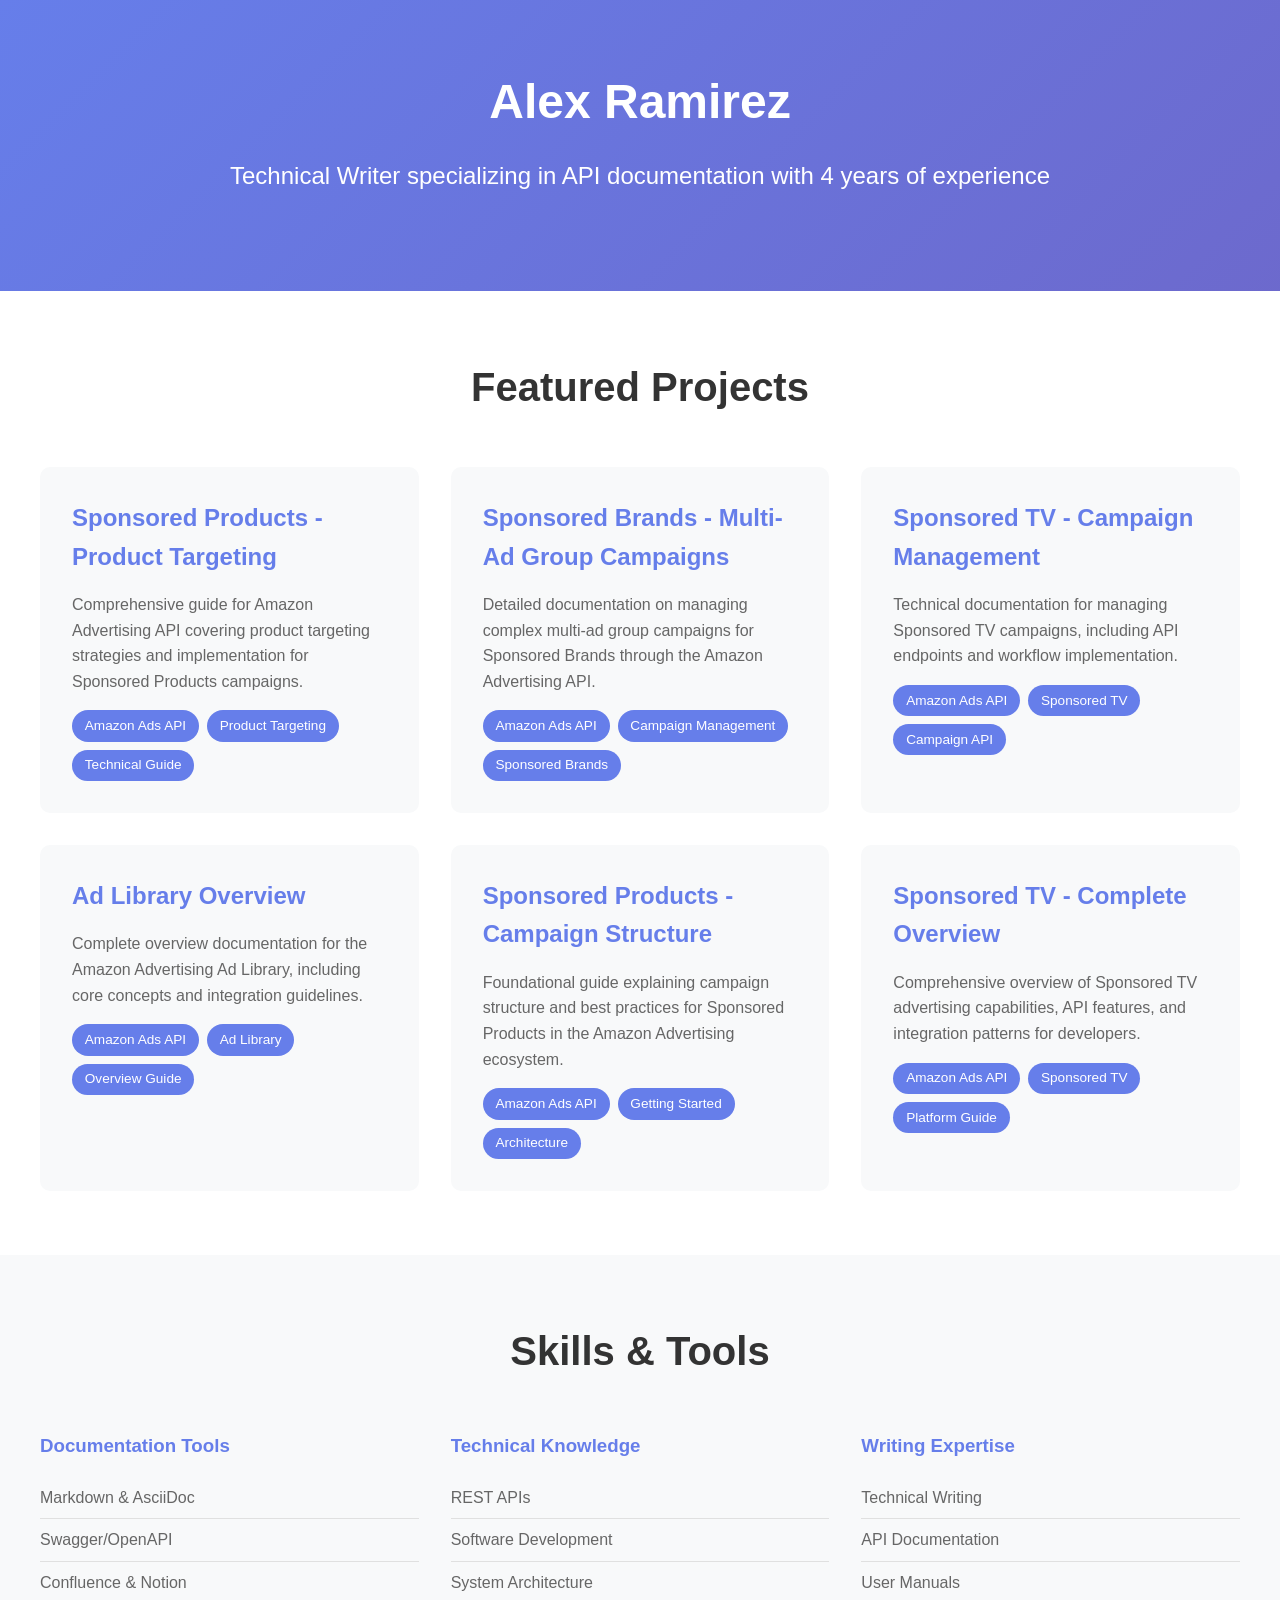
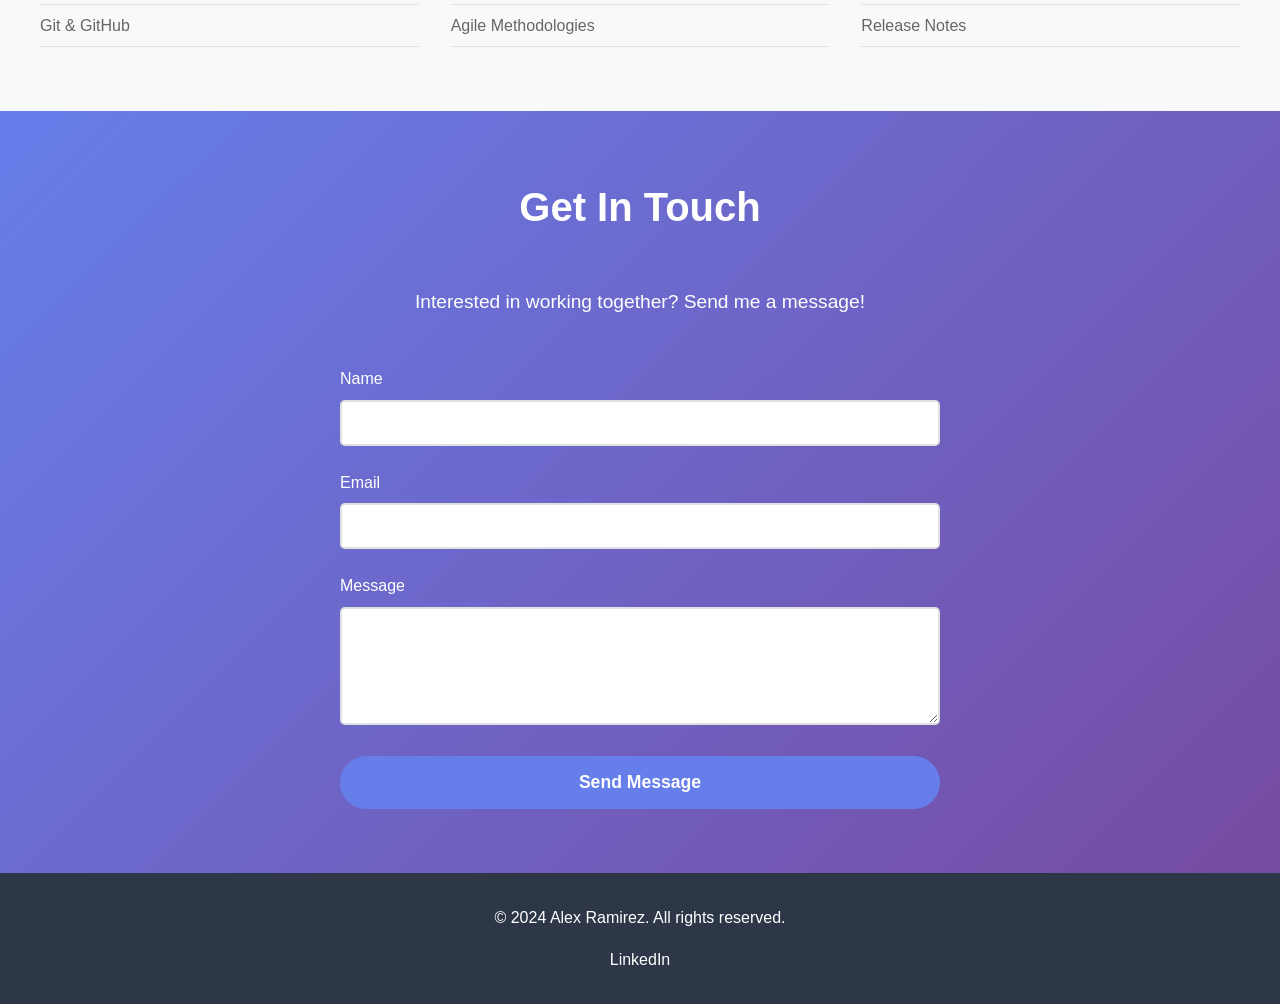
==== index.html @ c836d879 "Change contact intro text color to white" ====
<!DOCTYPE html>
<html lang="en">
<head>
    <meta charset="UTF-8">
    <meta name="viewport" content="width=device-width, initial-scale=1.0">
    <title>Alex Ramirez - Technical Writer</title>
    <link rel="stylesheet" href="styles.css">
</head>
<body>
    <!-- Hero Section -->
    <section class="hero" id="home">
        <h1>Alex Ramirez</h1>
        <p class="tagline">Technical Writer specializing in API documentation with 4 years of experience</p>
    </section>
    
    <!-- Portfolio Section -->
    <section class="portfolio" id="portfolio">
        <div class="container">
            <h2 class="section-title">Featured Projects</h2>
            <div class="portfolio-grid">
                <div class="portfolio-card" onclick="window.open('https://advertising.amazon.com/API/docs/en-us/guides/sponsored-products/product-targeting/overview', '_blank')">
                    <h3>Sponsored Products - Product Targeting</h3>
                    <p>Comprehensive guide for Amazon Advertising API covering product targeting strategies and implementation for Sponsored Products campaigns.</p>
                    <div class="tags">
                        <span class="tag">Amazon Ads API</span>
                        <span class="tag">Product Targeting</span>
                        <span class="tag">Technical Guide</span>
                    </div>
                </div>
                
                <div class="portfolio-card" onclick="window.open('https://advertising.amazon.com/API/docs/en-us/guides/sponsored-brands/campaigns/managing-multi-ad-group-campaigns', '_blank')">
                    <h3>Sponsored Brands - Multi-Ad Group Campaigns</h3>
                    <p>Detailed documentation on managing complex multi-ad group campaigns for Sponsored Brands through the Amazon Advertising API.</p>
                    <div class="tags">
                        <span class="tag">Amazon Ads API</span>
                        <span class="tag">Campaign Management</span>
                        <span class="tag">Sponsored Brands</span>
                    </div>
                </div>
                
                <div class="portfolio-card" onclick="window.open('https://advertising.amazon.com/API/docs/en-us/guides/sponsored-tv/campaigns/manage-campaigns', '_blank')">
                    <h3>Sponsored TV - Campaign Management</h3>
                    <p>Technical documentation for managing Sponsored TV campaigns, including API endpoints and workflow implementation.</p>
                    <div class="tags">
                        <span class="tag">Amazon Ads API</span>
                        <span class="tag">Sponsored TV</span>
                        <span class="tag">Campaign API</span>
                    </div>
                </div>
                
                <div class="portfolio-card" onclick="window.open('https://advertising.amazon.com/API/docs/en-us/guides/ad-library/overview', '_blank')">
                    <h3>Ad Library Overview</h3>
                    <p>Complete overview documentation for the Amazon Advertising Ad Library, including core concepts and integration guidelines.</p>
                    <div class="tags">
                        <span class="tag">Amazon Ads API</span>
                        <span class="tag">Ad Library</span>
                        <span class="tag">Overview Guide</span>
                    </div>
                </div>
                
                <div class="portfolio-card" onclick="window.open('https://advertising.amazon.com/API/docs/en-us/guides/sponsored-products/get-started/campaign-structure', '_blank')">
                    <h3>Sponsored Products - Campaign Structure</h3>
                    <p>Foundational guide explaining campaign structure and best practices for Sponsored Products in the Amazon Advertising ecosystem.</p>
                    <div class="tags">
                        <span class="tag">Amazon Ads API</span>
                        <span class="tag">Getting Started</span>
                        <span class="tag">Architecture</span>
                    </div>
                </div>
                
                <div class="portfolio-card" onclick="window.open('https://advertising.amazon.com/API/docs/en-us/guides/sponsored-tv/overview', '_blank')">
                    <h3>Sponsored TV - Complete Overview</h3>
                    <p>Comprehensive overview of Sponsored TV advertising capabilities, API features, and integration patterns for developers.</p>
                    <div class="tags">
                        <span class="tag">Amazon Ads API</span>
                        <span class="tag">Sponsored TV</span>
                        <span class="tag">Platform Guide</span>
                    </div>
                </div>
            </div>
        </div>
    </section>
    
    <!-- Skills Section -->
    <section class="skills" id="skills">
        <div class="container">
            <h2 class="section-title">Skills & Tools</h2>
            <div class="skills-grid">
                <div class="skill-category">
                    <h3>Documentation Tools</h3>
                    <ul>
                        <li>Markdown & AsciiDoc</li>
                        <li>Swagger/OpenAPI</li>
                        <li>Confluence & Notion</li>
                        <li>Git & GitHub</li>
                    </ul>
                </div>
                
                <div class="skill-category">
                    <h3>Technical Knowledge</h3>
                    <ul>
                        <li>REST APIs</li>
                        <li>Software Development</li>
                        <li>System Architecture</li>
                        <li>Agile Methodologies</li>
                    </ul>
                </div>
                
                <div class="skill-category">
                    <h3>Writing Expertise</h3>
                    <ul>
                        <li>Technical Writing</li>
                        <li>API Documentation</li>
                        <li>User Manuals</li>
                        <li>Release Notes</li>
                    </ul>
                </div>
            </div>
        </div>
    </section>
    
    <!-- Contact Section -->
    <section class="contact" id="contact">
        <div class="container">
            <h2 class="section-title" style="color: white;">Get In Touch</h2>
            <p class="contact-intro" style="color: white;">Interested in working together? Send me a message!</p>
            
            <form action="https://formspree.io/f/mzdpgerg" method="POST" class="contact-form">
                <div class="form-group">
                    <label for="name">Name</label>
                    <input type="text" id="name" name="name" required>
                </div>
                
                <div class="form-group">
                    <label for="email">Email</label>
                    <input type="email" id="email" name="email" required>
                </div>
                
                <div class="form-group">
                    <label for="message">Message</label>
                    <textarea id="message" name="message" rows="5" required></textarea>
                </div>
                
                <button type="submit" class="submit-button">Send Message</button>
            </form>
        </div>
    </section>
    
    <!-- Footer -->
    <footer>
        <p>&copy; 2024 Alex Ramirez. All rights reserved.</p>
        <div class="social-links">
            <a href="https://www.linkedin.com/in/alexander-ramirez-ba2b4a51/" target="_blank">LinkedIn</a>
        </div>
    </footer>
</body>
</html>
---- styles.css ----
/* Reset and base styles */
* {
    margin: 0;
    padding: 0;
    box-sizing: border-box;
}

body {
    font-family: 'Segoe UI', Tahoma, Geneva, Verdana, sans-serif;
    line-height: 1.6;
    color: #333;
    background: linear-gradient(135deg, #667eea 0%, #764ba2 100%);
    min-height: 100vh;
}

/* Hero Section */
.hero {
    max-width: 1200px;
    margin: 0 auto;
    padding: 4rem 2rem;
    text-align: center;
    color: white;
}

.hero h1 {
    font-size: 3rem;
    margin-bottom: 1rem;
    animation: fadeInUp 0.8s ease-out;
}

.hero .tagline {
    font-size: 1.5rem;
    margin-bottom: 2rem;
    opacity: 0.95;
    animation: fadeInUp 0.8s ease-out 0.2s both;
}

/* Portfolio Section */
.portfolio {
    background: white;
    padding: 4rem 2rem;
}

.container {
    max-width: 1200px;
    margin: 0 auto;
}

.section-title {
    text-align: center;
    font-size: 2.5rem;
    margin-bottom: 3rem;
    color: #333;
}

.portfolio-grid {
    display: grid;
    grid-template-columns: repeat(auto-fit, minmax(300px, 1fr));
    gap: 2rem;
}

.portfolio-card {
    background: #f8f9fa;
    border-radius: 10px;
    padding: 2rem;
    transition: transform 0.3s, box-shadow 0.3s;
    cursor: pointer;
}

.portfolio-card:hover {
    transform: translateY(-5px);
    box-shadow: 0 10px 30px rgba(0,0,0,0.1);
}

.portfolio-card h3 {
    color: #667eea;
    margin-bottom: 1rem;
    font-size: 1.5rem;
}

.portfolio-card p {
    color: #666;
    margin-bottom: 1rem;
}

.tags {
    display: flex;
    flex-wrap: wrap;
    gap: 0.5rem;
}

.tag {
    background: #667eea;
    color: white;
    padding: 0.3rem 0.8rem;
    border-radius: 20px;
    font-size: 0.85rem;
}

/* Skills Section */
.skills {
    background: #f8f9fa;
    padding: 4rem 2rem;
}

.skills-grid {
    display: grid;
    grid-template-columns: repeat(auto-fit, minmax(250px, 1fr));
    gap: 2rem;
}

.skill-category h3 {
    color: #667eea;
    margin-bottom: 1rem;
}

.skill-category ul {
    list-style: none;
}

.skill-category li {
    padding: 0.5rem 0;
    color: #666;
    border-bottom: 1px solid #e0e0e0;
}

/* Contact Section */
.contact {
    background: linear-gradient(135deg, #667eea 0%, #764ba2 100%);
    padding: 4rem 2rem;
}

.contact-intro {
    text-align: center;
    color: #667eea;
    font-size: 1.2rem;
    margin-bottom: 3rem;
}

.contact-form {
    max-width: 600px;
    margin: 0 auto;
}

.form-group {
    margin-bottom: 1.5rem;
}

.form-group label {
    display: block;
    margin-bottom: 0.5rem;
    color: white;
    font-weight: 500;
}

.form-group input,
.form-group textarea {
    width: 100%;
    padding: 0.75rem;
    border: 2px solid #e0e0e0;
    border-radius: 5px;
    font-family: inherit;
    font-size: 1rem;
    transition: border-color 0.3s;
}

.form-group input:focus,
.form-group textarea:focus {
    outline: none;
    border-color: #667eea;
}

.submit-button {
    width: 100%;
    padding: 1rem 2rem;
    background: #667eea;
    color: white;
    border: none;
    border-radius: 50px;
    font-size: 1.1rem;
    font-weight: bold;
    cursor: pointer;
    transition: background 0.3s, transform 0.3s;
}

.submit-button:hover {
    background: #5568d3;
    transform: translateY(-2px);
}

.submit-button:active {
    transform: translateY(0);
}

/* Footer */
footer {
    background: #2d3748;
    color: white;
    padding: 2rem;
    text-align: center;
}

.social-links {
    display: flex;
    justify-content: center;
    gap: 2rem;
    margin-top: 1rem;
}

.social-links a {
    color: white;
    text-decoration: none;
    transition: color 0.3s;
}

.social-links a:hover {
    color: #667eea;
}

/* Animations */
@keyframes fadeInUp {
    from {
        opacity: 0;
        transform: translateY(30px);
    }
    to {
        opacity: 1;
        transform: translateY(0);
    }
}

/* Responsive Design */
@media (max-width: 768px) {
    .hero h1 {
        font-size: 2rem;
    }
    
    .hero .tagline {
        font-size: 1.2rem;
    }
}
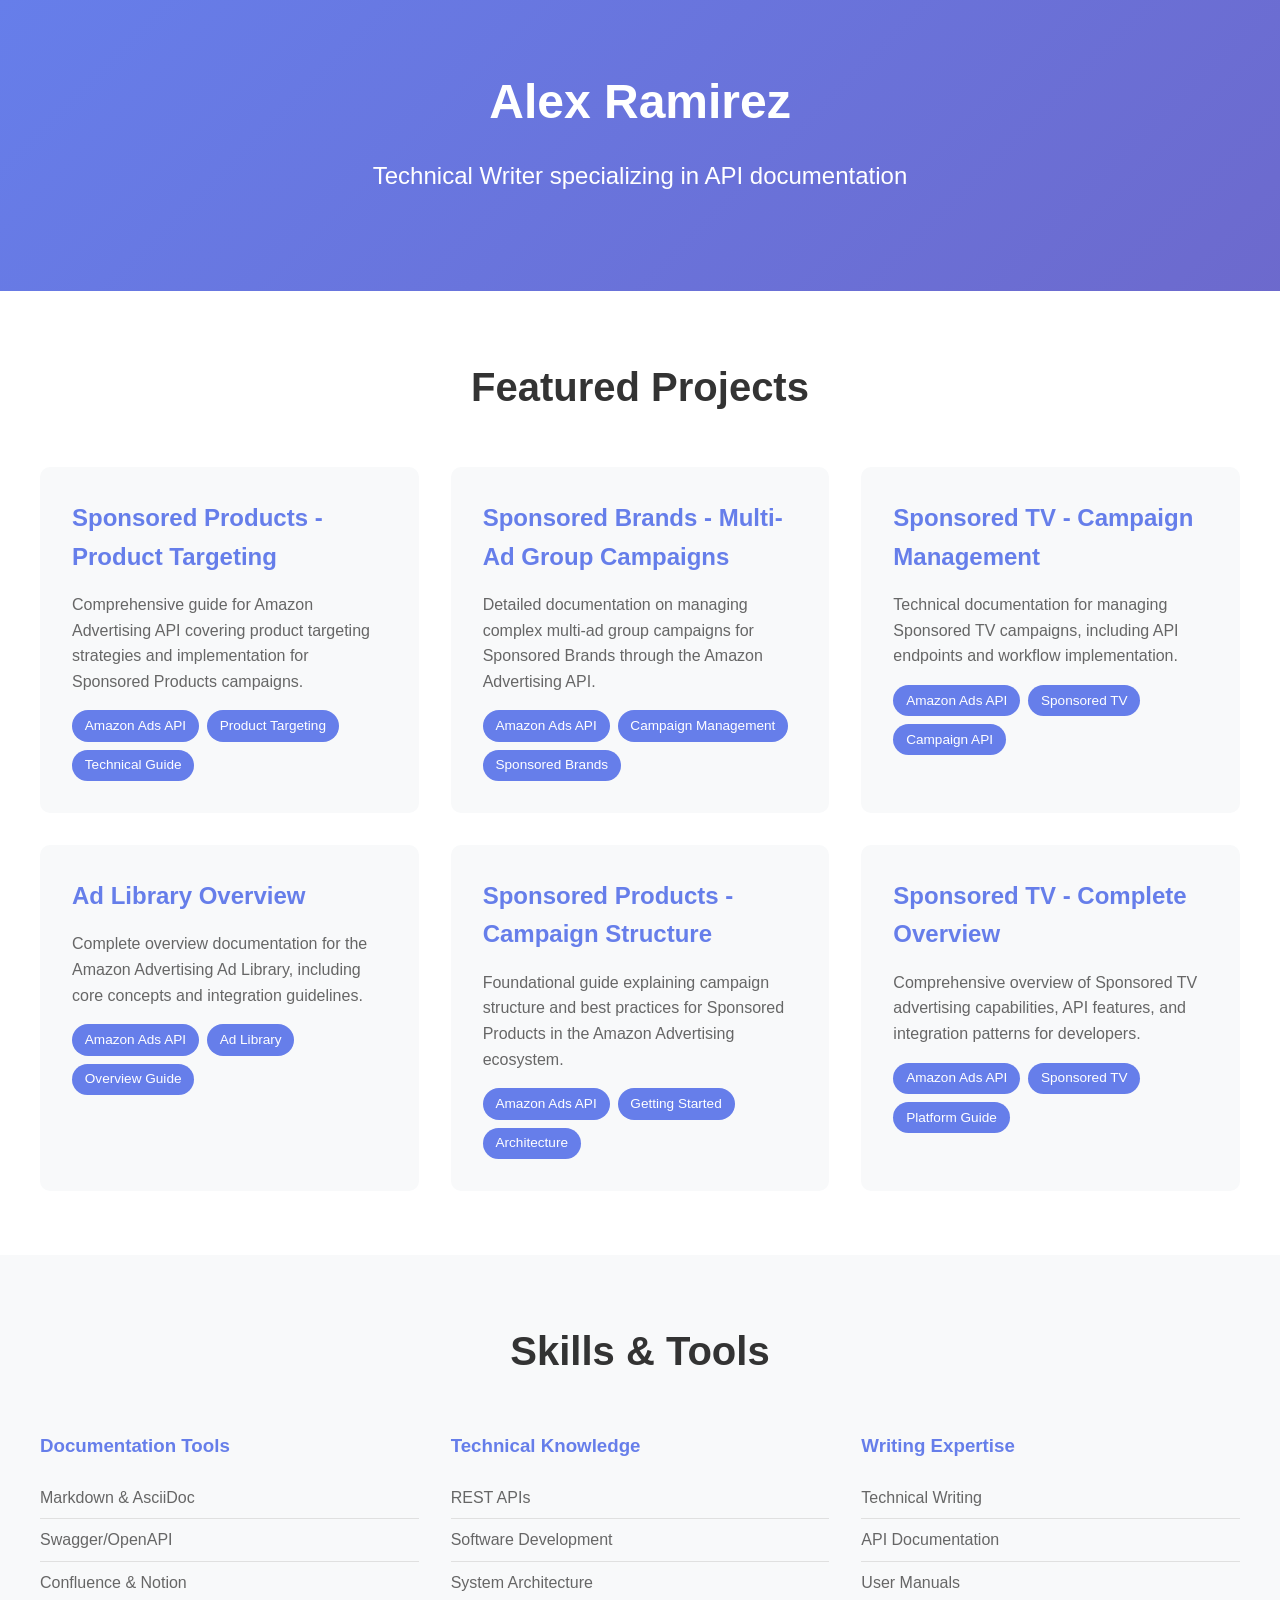
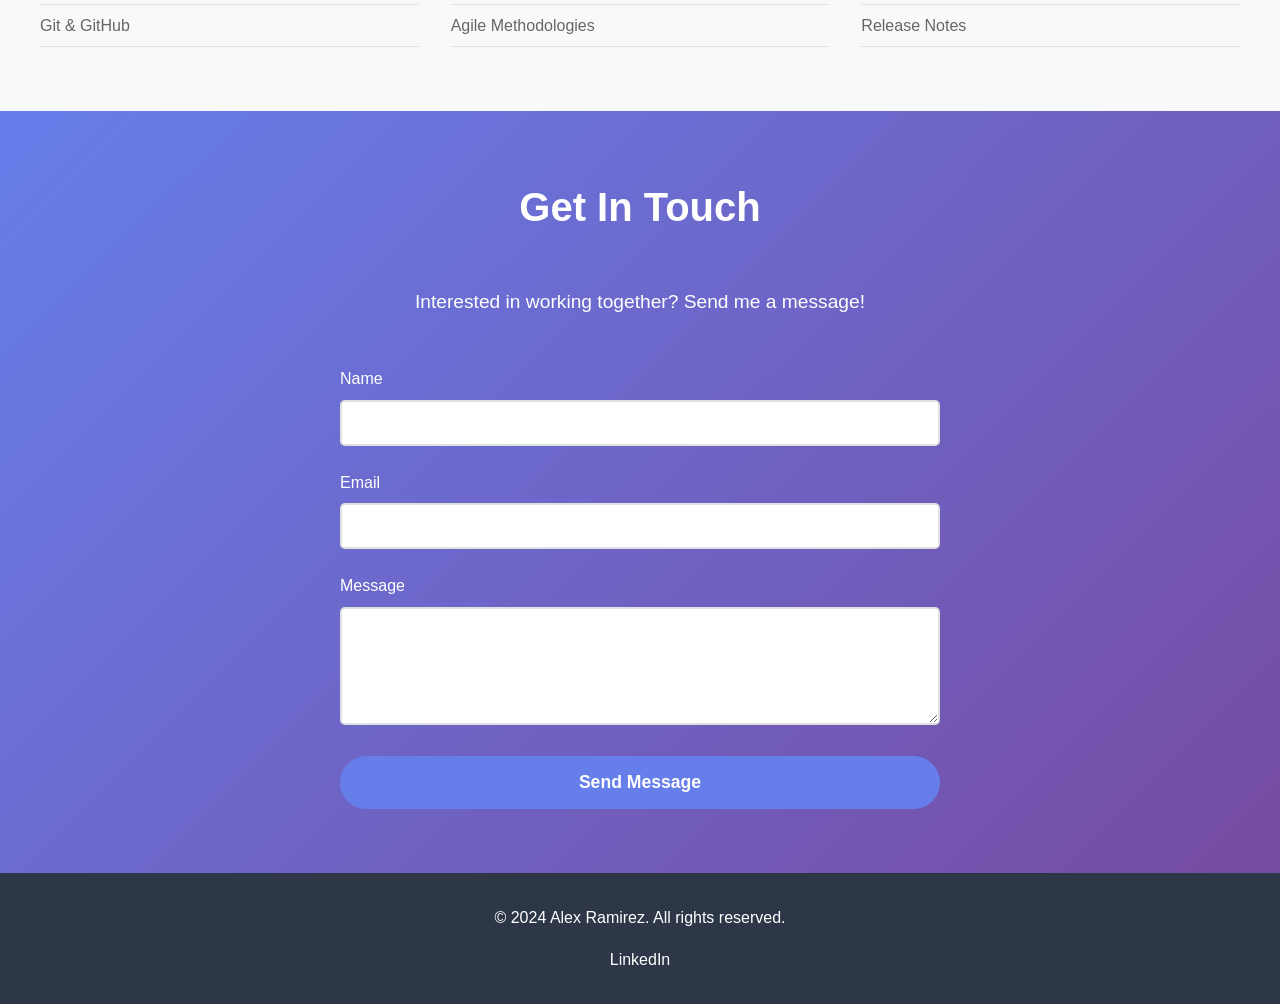
==== commit 7d1bd7dc: "Remove experience detail from tagline" ====
--- a/index.html
+++ b/index.html
@@ -10,7 +10,7 @@
     <!-- Hero Section -->
     <section class="hero" id="home">
         <h1>Alex Ramirez</h1>
-        <p class="tagline">Technical Writer specializing in API documentation with 4 years of experience</p>
+        <p class="tagline">Technical Writer specializing in API documentation</p>
     </section>
     
     <!-- Portfolio Section -->
@@ -153,5 +153,6 @@
             <a href="https://www.linkedin.com/in/alexander-ramirez-ba2b4a51/" target="_blank">LinkedIn</a>
         </div>
     </footer>
+    <script src="script.js"></script>
 </body>
 </html>
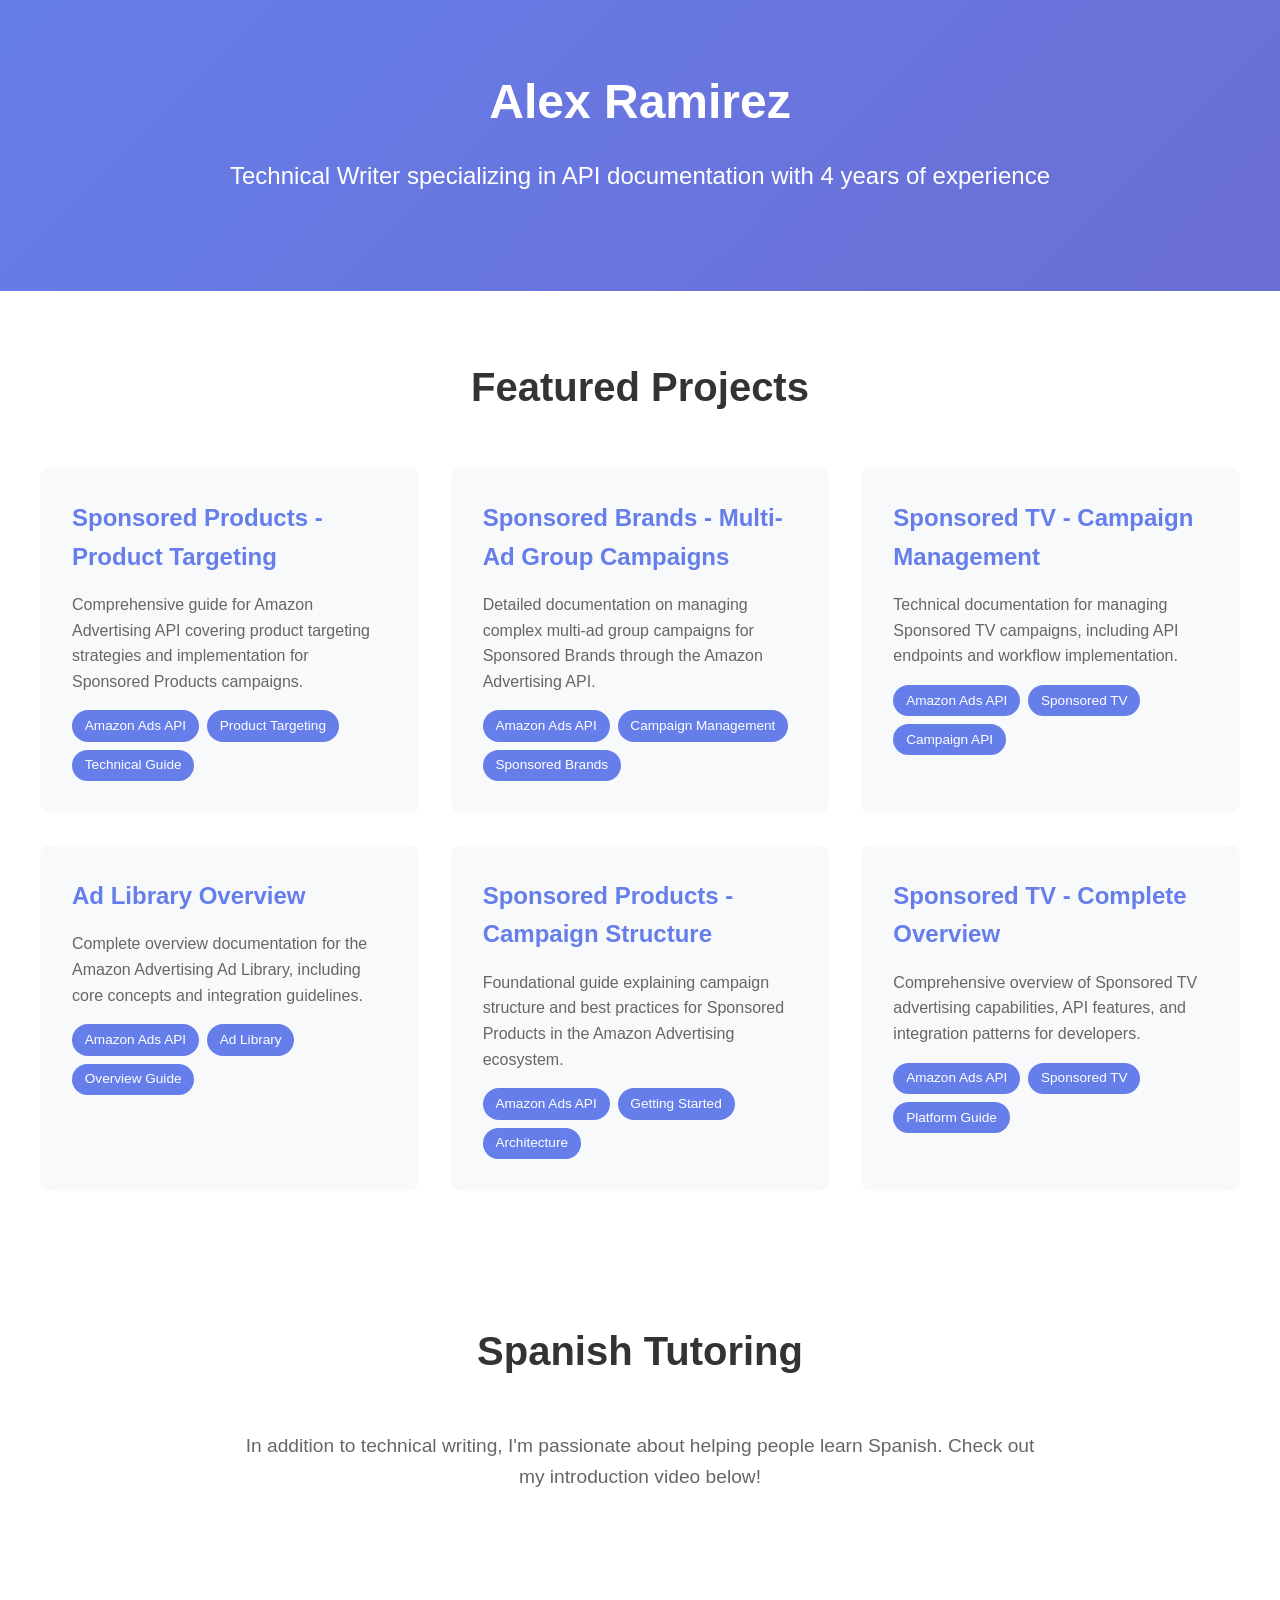
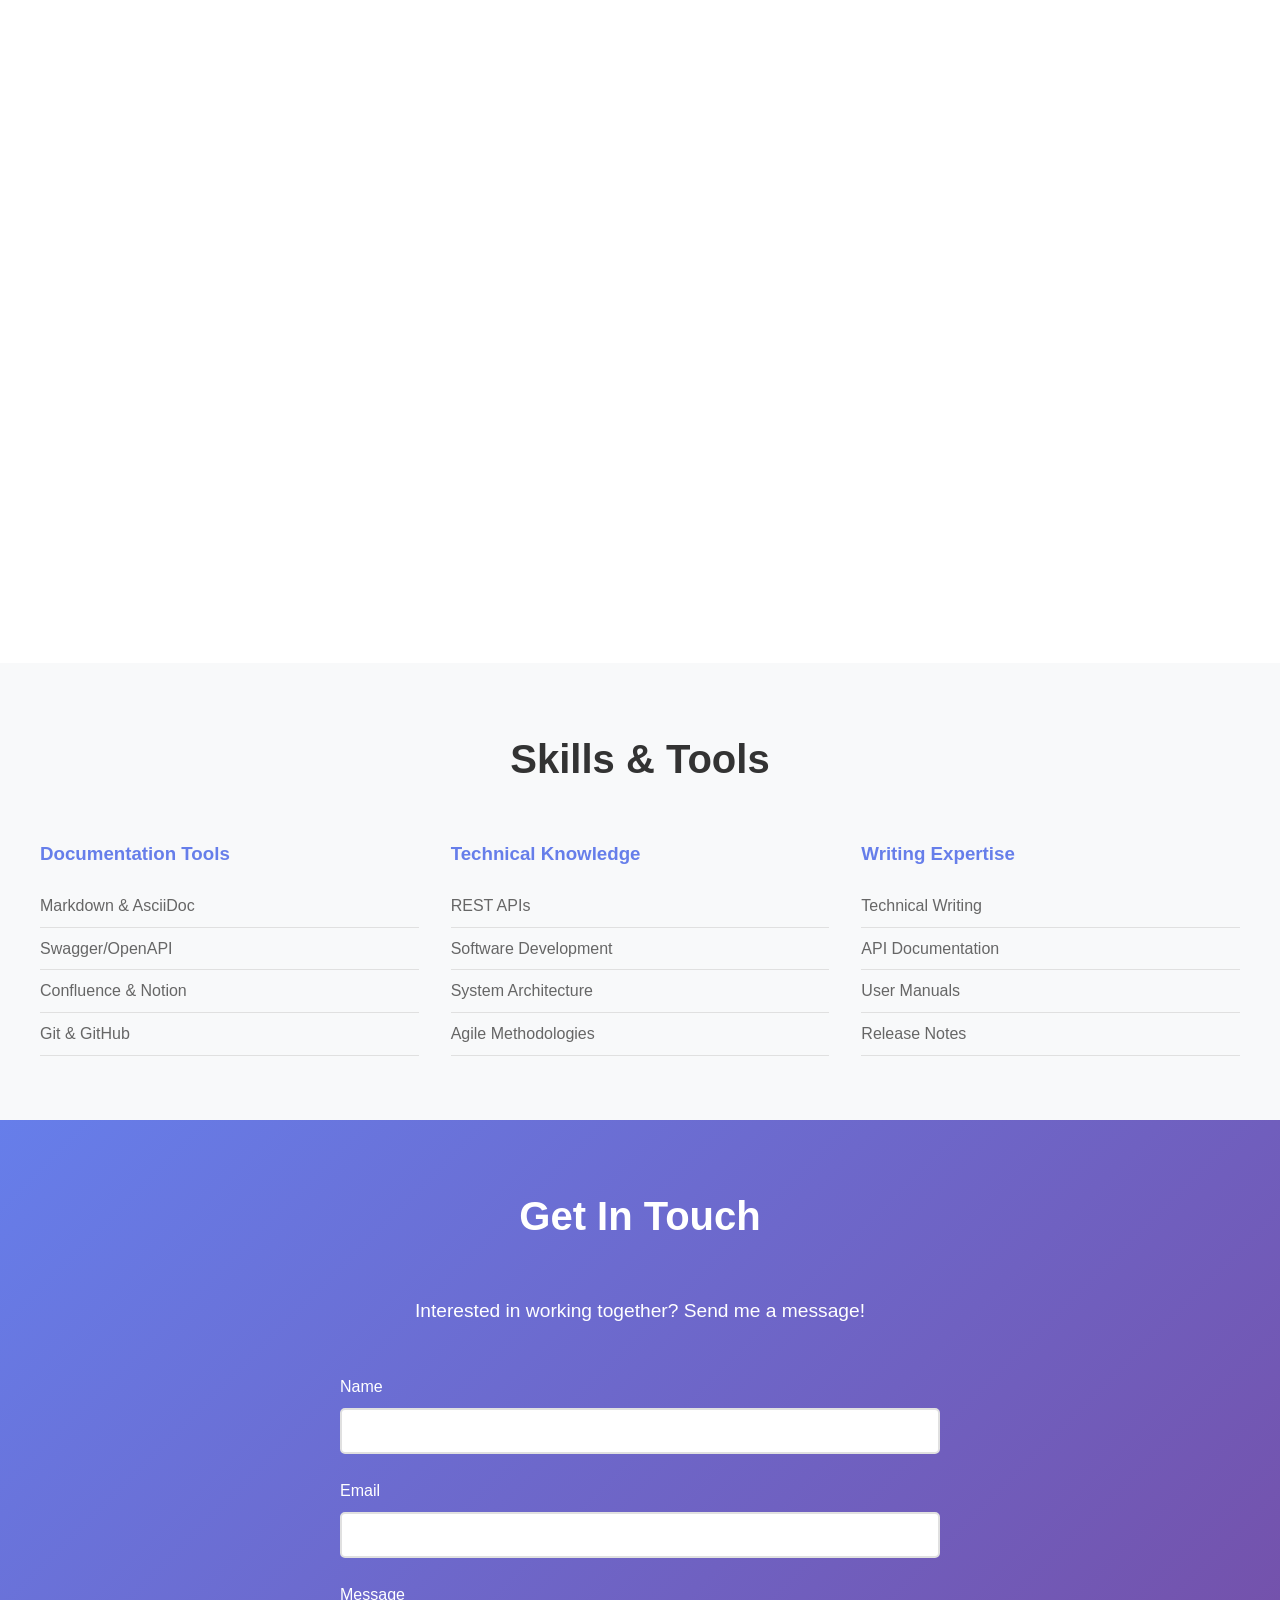
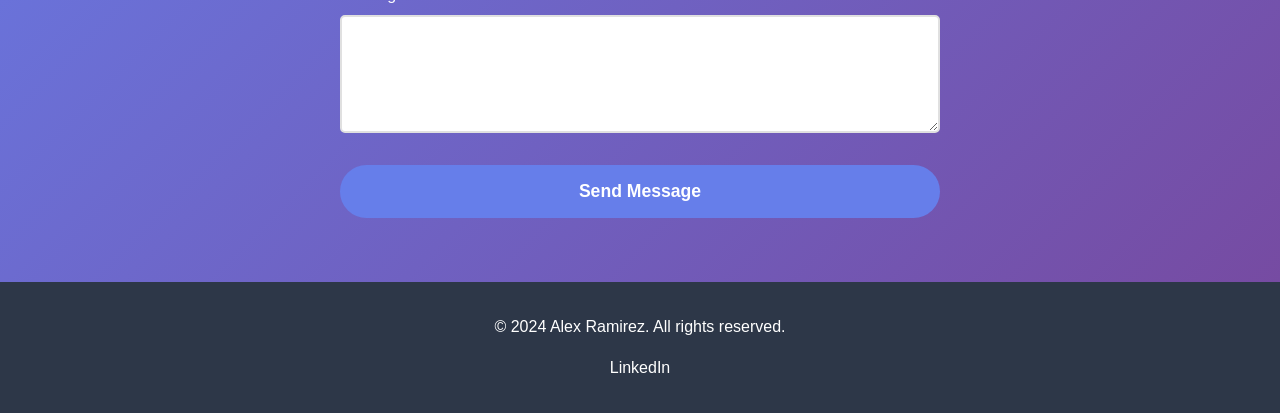
==== commit 78225af0: "Update index.html with new sections and content" ====
--- a/index.html
+++ b/index.html
@@ -10,7 +10,7 @@
     <!-- Hero Section -->
     <section class="hero" id="home">
         <h1>Alex Ramirez</h1>
-        <p class="tagline">Technical Writer specializing in API documentation</p>
+        <p class="tagline">Technical Writer specializing in API documentation with 4 years of experience</p>
     </section>
     
     <!-- Portfolio Section -->
@@ -81,6 +81,17 @@
         </div>
     </section>
     
+    <!-- Spanish Tutoring Section -->
+    <section class="spanish-tutoring">
+        <div class="container">
+            <h2 class="section-title">Spanish Tutoring</h2>
+            <p class="tutoring-intro">In addition to technical writing, I'm passionate about helping people learn Spanish. Check out my introduction video below!</p>
+            <div class="video-container">
+                <iframe width="560" height="315" src="https://www.youtube.com/embed/cTOJsNaULi8" title="Spanish Tutoring Introduction" frameborder="0" allow="accelerometer; autoplay; clipboard-write; encrypted-media; gyroscope; picture-in-picture; web-share" allowfullscreen></iframe>
+            </div>
+        </div>
+    </section>
+    
     <!-- Skills Section -->
     <section class="skills" id="skills">
         <div class="container">
@@ -123,9 +134,9 @@
     <section class="contact" id="contact">
         <div class="container">
             <h2 class="section-title" style="color: white;">Get In Touch</h2>
-            <p class="contact-intro" style="color: white;">Interested in working together? Send me a message!</p>
+            <p class="contact-intro">Interested in working together? Send me a message!</p>
             
-            <form action="https://formspree.io/f/mzdpgerg" method="POST" class="contact-form">
+            <form action="https://formspree.io/f/mzdpgerg" method="POST" class="contact-form" id="contactForm">
                 <div class="form-group">
                     <label for="name">Name</label>
                     <input type="text" id="name" name="name" required>
@@ -153,6 +164,7 @@
             <a href="https://www.linkedin.com/in/alexander-ramirez-ba2b4a51/" target="_blank">LinkedIn</a>
         </div>
     </footer>
+    
     <script src="script.js"></script>
 </body>
 </html>
--- a/styles.css
+++ b/styles.css
@@ -103,6 +103,40 @@
     padding: 4rem 2rem;
 }
 
+/* Spanish Tutoring Section */
+.spanish-tutoring {
+    background: white;
+    padding: 4rem 2rem;
+}
+
+.tutoring-intro {
+    text-align: center;
+    color: #666;
+    font-size: 1.2rem;
+    margin-bottom: 2rem;
+    max-width: 800px;
+    margin-left: auto;
+    margin-right: auto;
+}
+
+.video-container {
+    max-width: 800px;
+    margin: 0 auto;
+    position: relative;
+    padding-bottom: 56.25%; /* 16:9 aspect ratio */
+    height: 0;
+    overflow: hidden;
+}
+
+.video-container iframe {
+    position: absolute;
+    top: 0;
+    left: 0;
+    width: 100%;
+    height: 100%;
+    border-radius: 10px;
+}
+
 .skills-grid {
     display: grid;
     grid-template-columns: repeat(auto-fit, minmax(250px, 1fr));
@@ -132,7 +166,7 @@
 
 .contact-intro {
     text-align: center;
-    color: #667eea;
+    color: white;
     font-size: 1.2rem;
     margin-bottom: 3rem;
 }
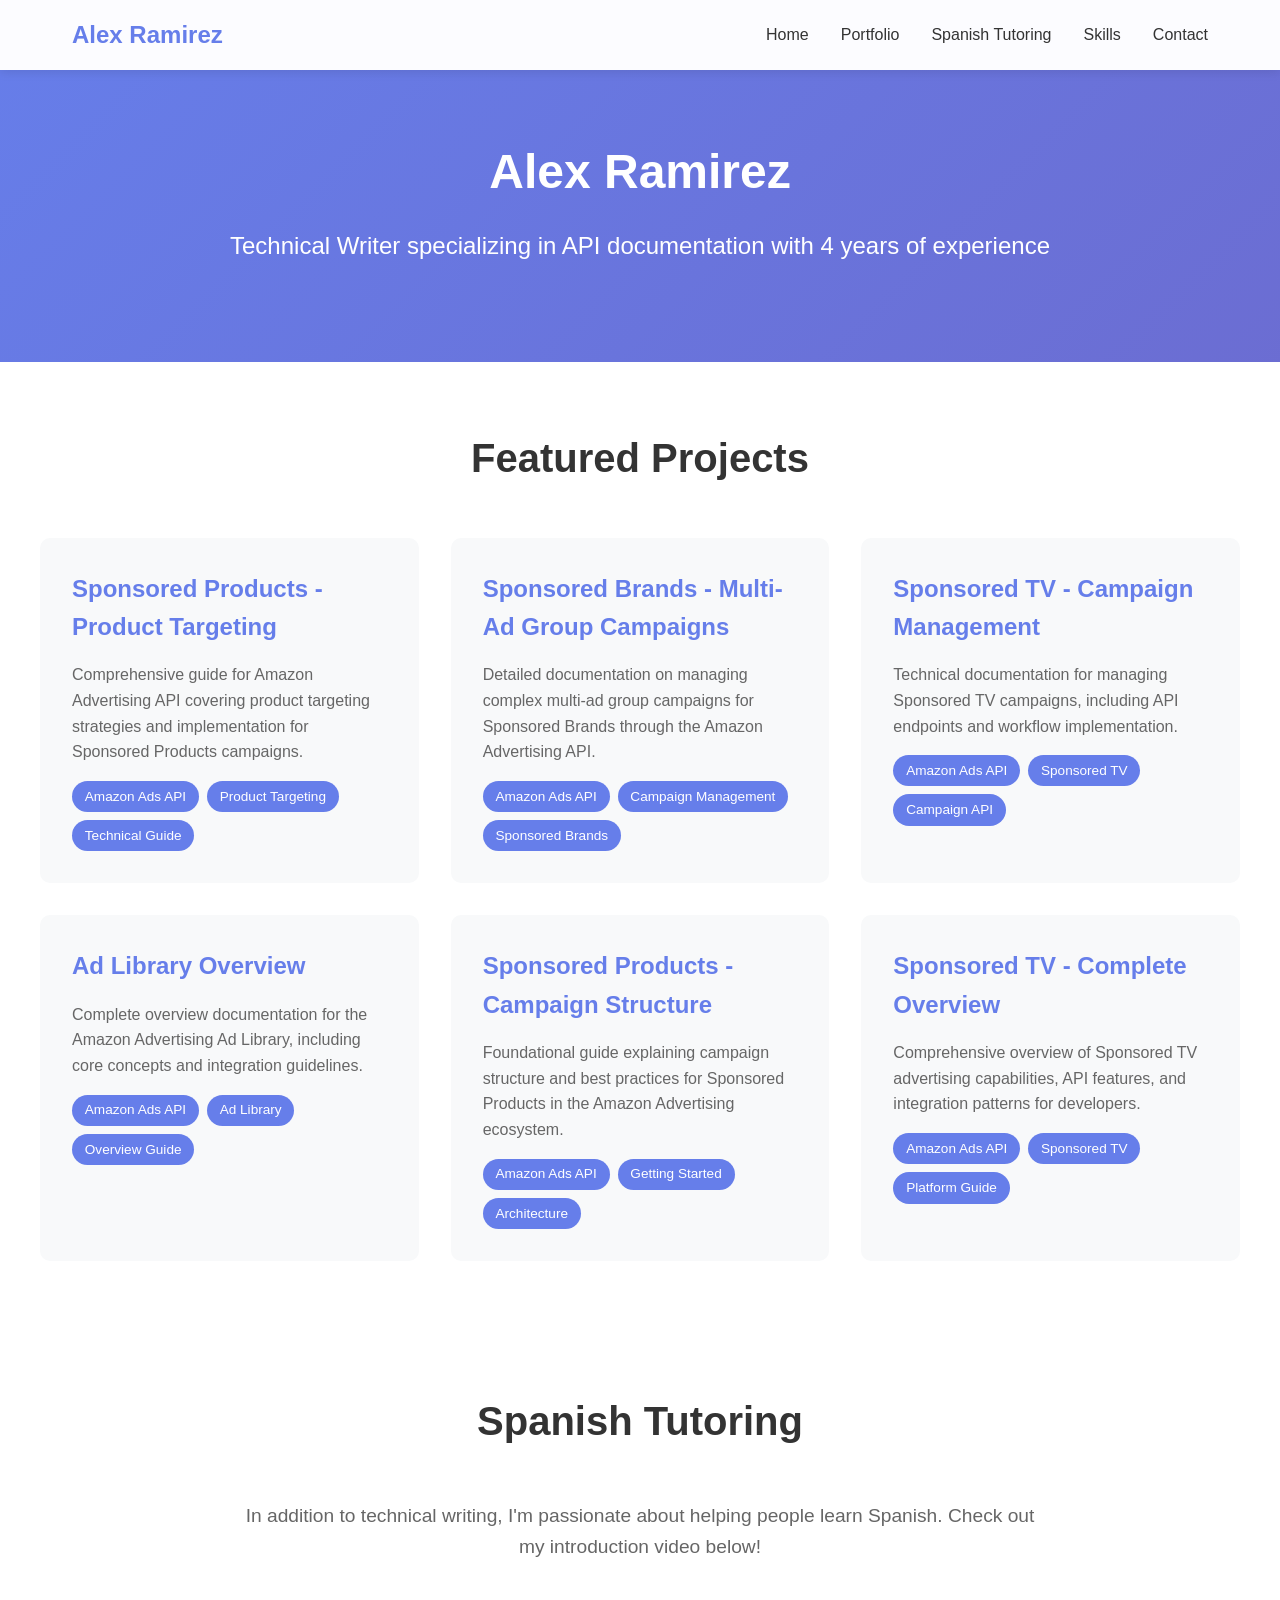
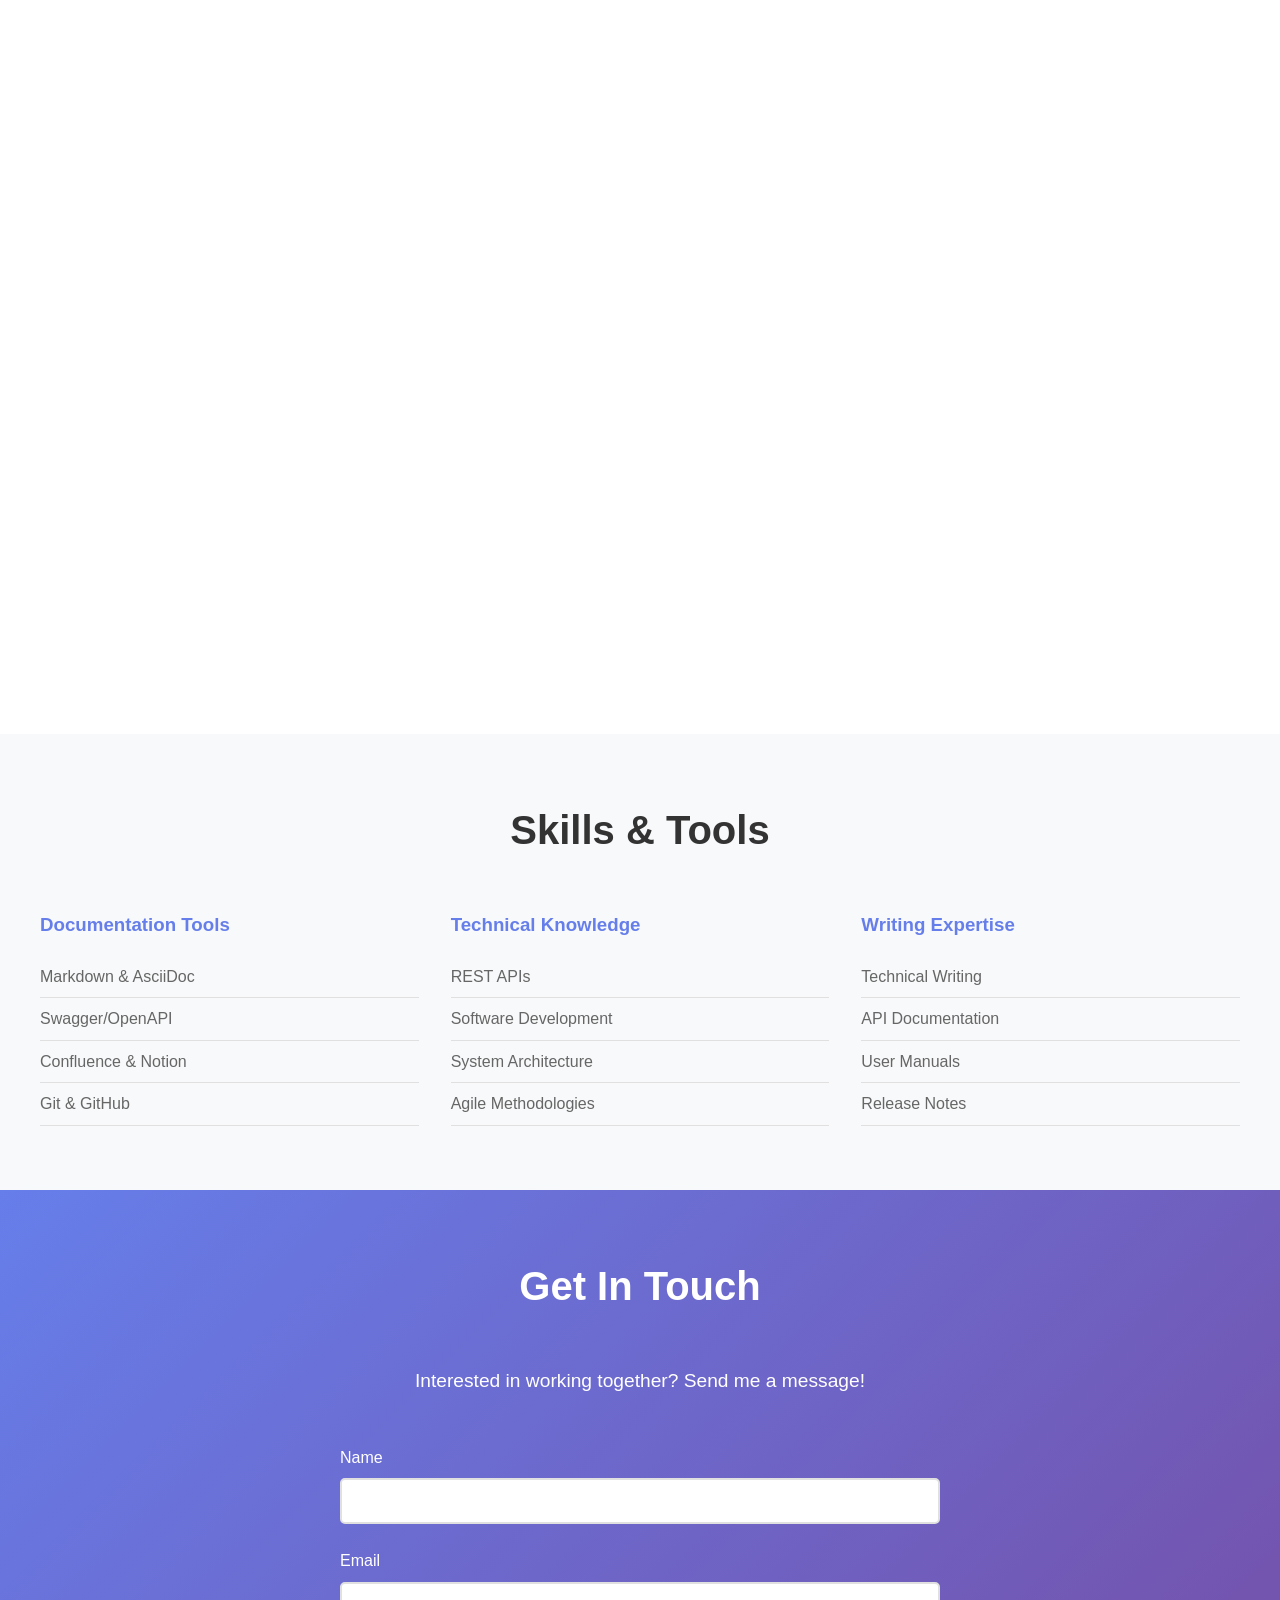
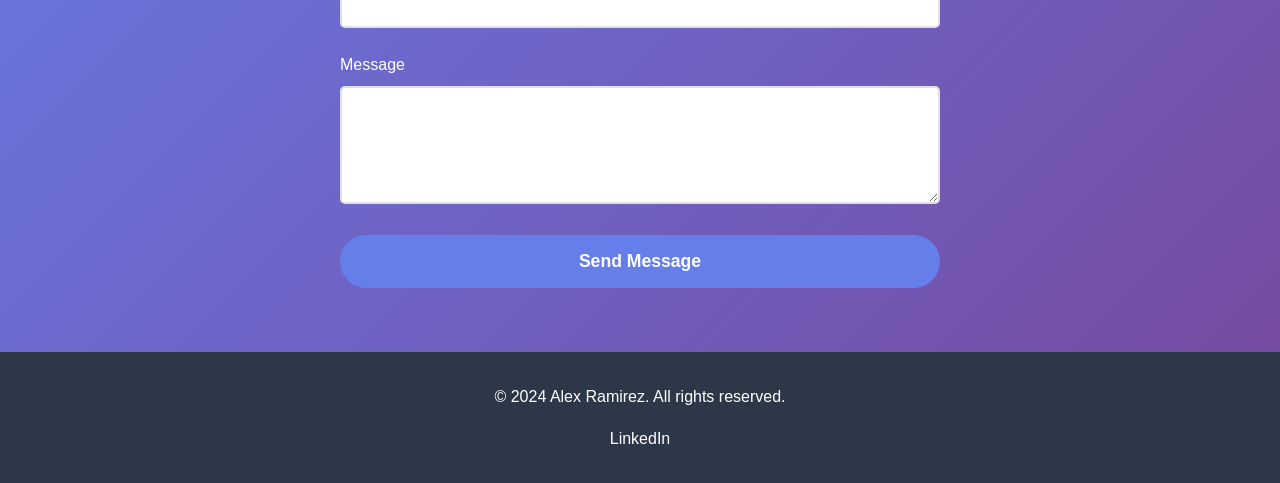
==== commit e779e413: "Add navigation header and update tutoring section Added navigation header and updated Spanish Tutori" ====
--- a/index.html
+++ b/index.html
@@ -7,6 +7,20 @@
     <link rel="stylesheet" href="styles.css">
 </head>
 <body>
+    <!-- Navigation -->
+    <header>
+        <nav>
+            <div class="logo">Alex Ramirez</div>
+            <ul class="nav-links">
+                <li><a href="#home">Home</a></li>
+                <li><a href="#portfolio">Portfolio</a></li>
+                <li><a href="#tutoring">Spanish Tutoring</a></li>
+                <li><a href="#skills">Skills</a></li>
+                <li><a href="#contact">Contact</a></li>
+            </ul>
+        </nav>
+    </header>
+    
     <!-- Hero Section -->
     <section class="hero" id="home">
         <h1>Alex Ramirez</h1>
@@ -82,7 +96,7 @@
     </section>
     
     <!-- Spanish Tutoring Section -->
-    <section class="spanish-tutoring">
+    <section class="spanish-tutoring" id="tutoring">
         <div class="container">
             <h2 class="section-title">Spanish Tutoring</h2>
             <p class="tutoring-intro">In addition to technical writing, I'm passionate about helping people learn Spanish. Check out my introduction video below!</p>
--- a/styles.css
+++ b/styles.css
@@ -3,6 +3,10 @@
     margin: 0;
     padding: 0;
     box-sizing: border-box;
+}
+
+html {
+    scroll-behavior: smooth;
 }
 
 body {
@@ -11,6 +15,64 @@
     color: #333;
     background: linear-gradient(135deg, #667eea 0%, #764ba2 100%);
     min-height: 100vh;
+}
+
+/* Header/Navigation */
+header {
+    background: rgba(255, 255, 255, 0.98);
+    padding: 1rem 0;
+    box-shadow: 0 2px 10px rgba(0,0,0,0.1);
+    position: sticky;
+    top: 0;
+    z-index: 1000;
+}
+
+nav {
+    max-width: 1200px;
+    margin: 0 auto;
+    padding: 0 2rem;
+    display: flex;
+    justify-content: space-between;
+    align-items: center;
+}
+
+.logo {
+    font-size: 1.5rem;
+    font-weight: bold;
+    color: #667eea;
+}
+
+.nav-links {
+    display: flex;
+    gap: 2rem;
+    list-style: none;
+}
+
+.nav-links a {
+    text-decoration: none;
+    color: #333;
+    font-weight: 500;
+    transition: color 0.3s;
+    position: relative;
+}
+
+.nav-links a:hover {
+    color: #667eea;
+}
+
+.nav-links a::after {
+    content: '';
+    position: absolute;
+    bottom: -5px;
+    left: 0;
+    width: 0;
+    height: 2px;
+    background: #667eea;
+    transition: width 0.3s;
+}
+
+.nav-links a:hover::after {
+    width: 100%;
 }
 
 /* Hero Section */
@@ -272,4 +334,17 @@
     .hero .tagline {
         font-size: 1.2rem;
     }
-}
+    
+    .nav-links {
+        gap: 1rem;
+        font-size: 0.9rem;
+    }
+    
+    nav {
+        padding: 0 1rem;
+    }
+    
+    .logo {
+        font-size: 1.2rem;
+    }
+}
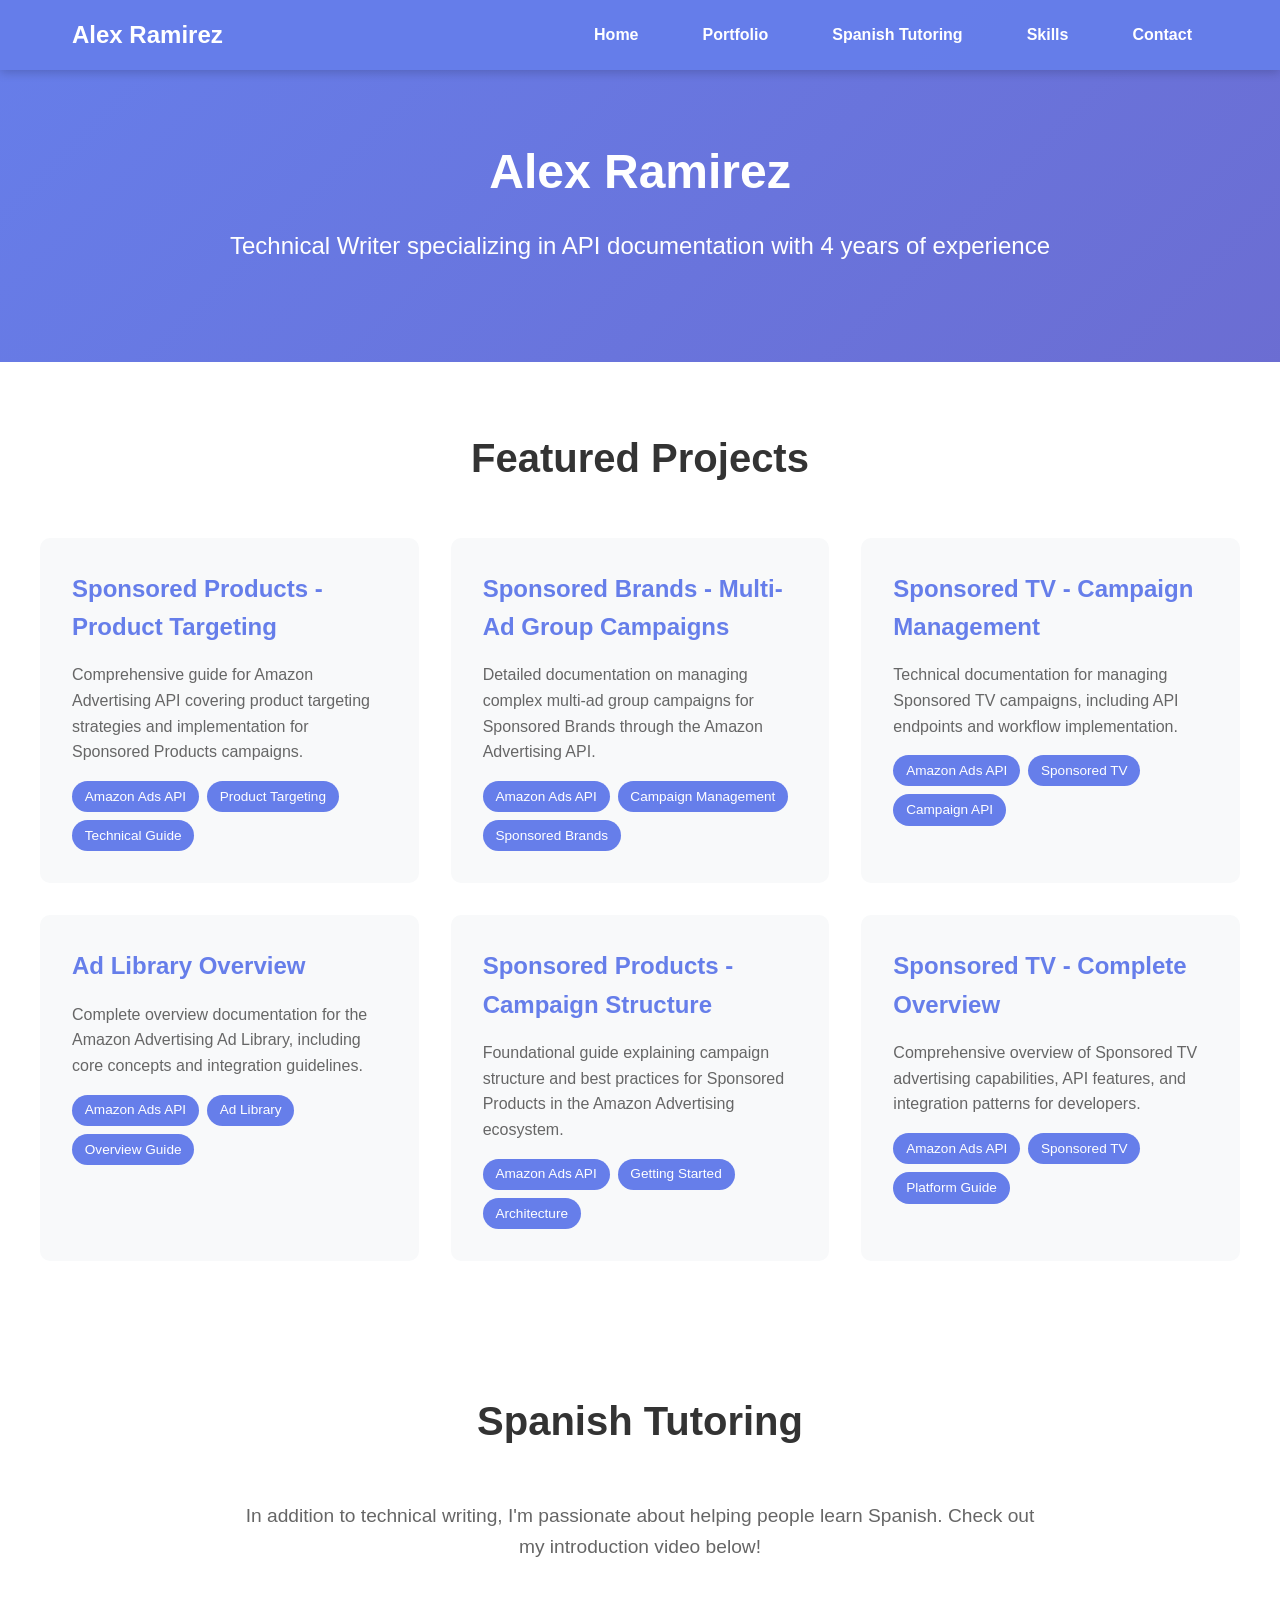
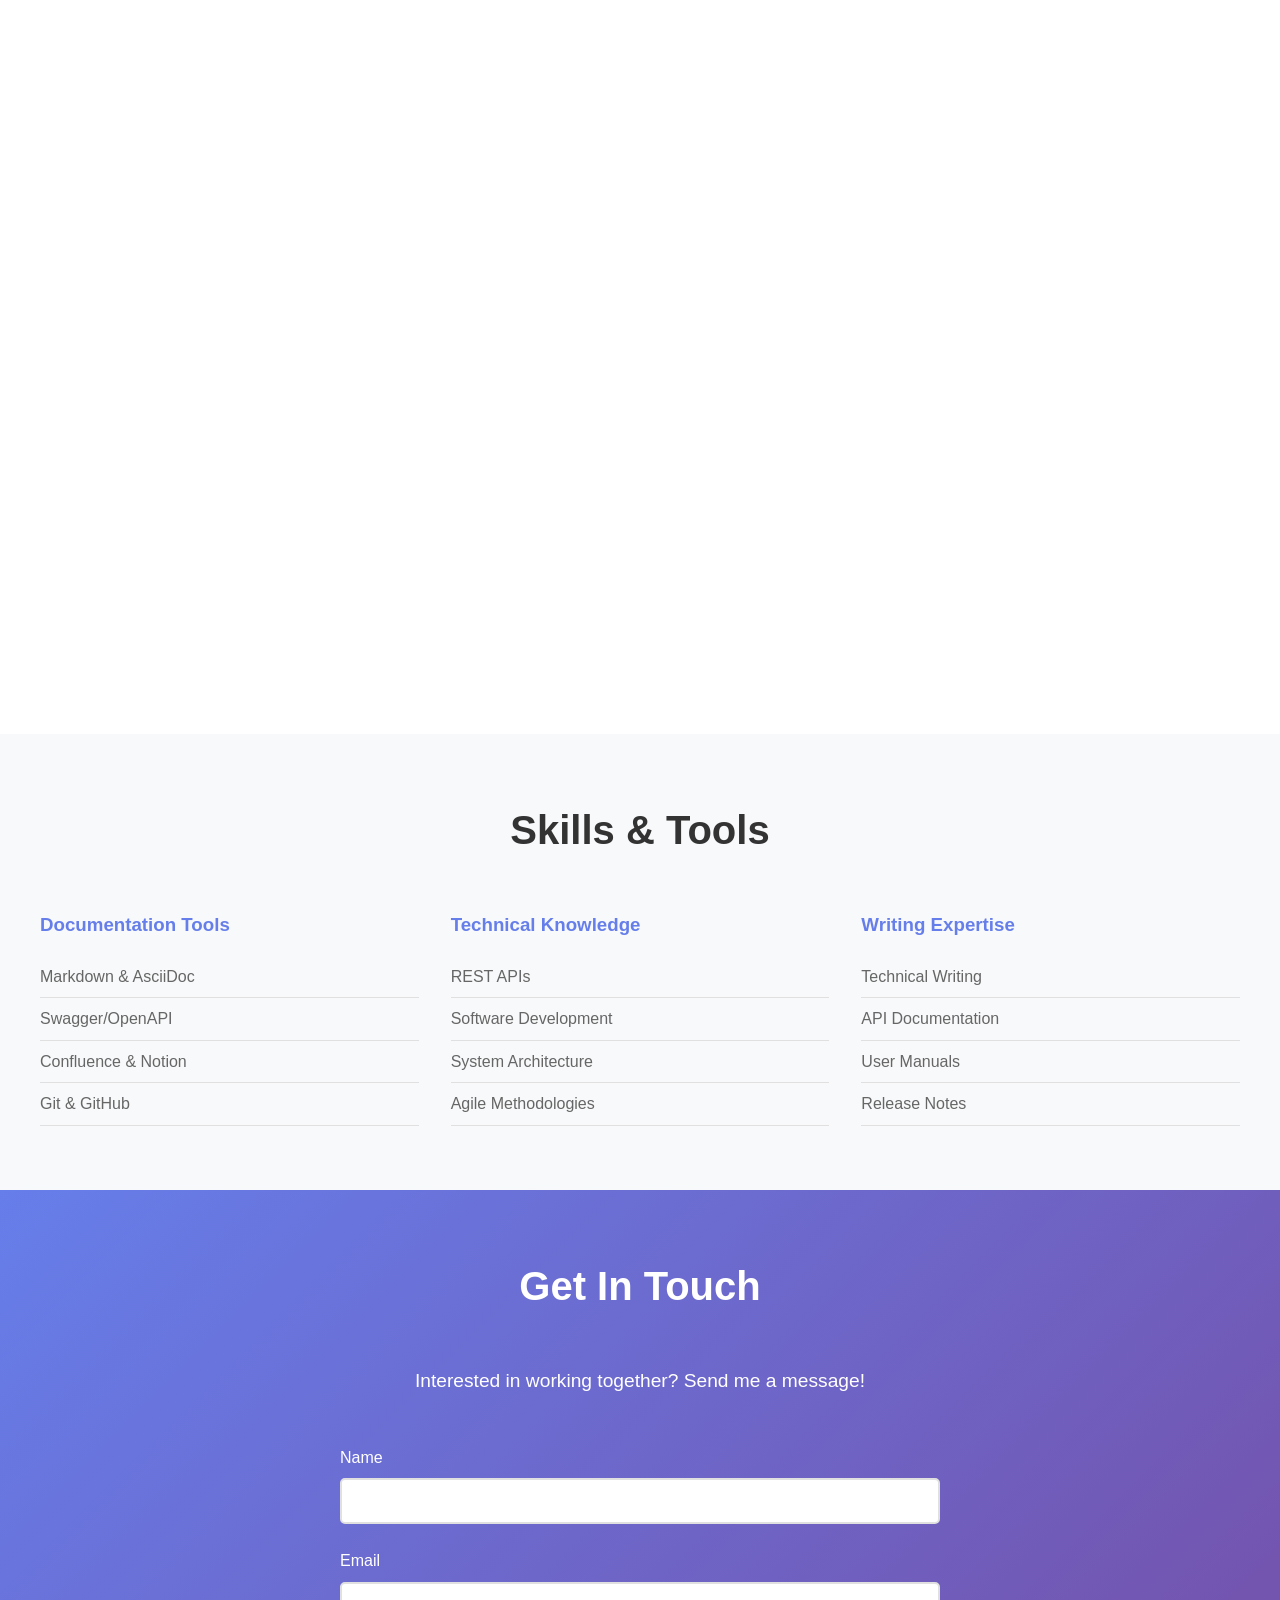
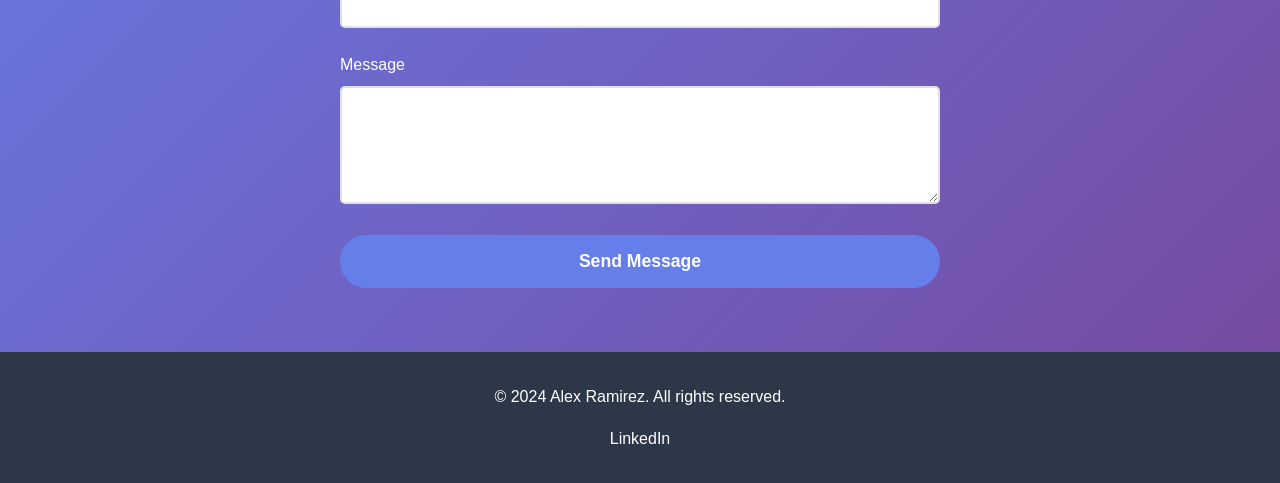
==== commit 10d81768: "Add hamburger menu to navigation" ====
--- a/index.html
+++ b/index.html
@@ -11,7 +11,12 @@
     <header>
         <nav>
             <div class="logo">Alex Ramirez</div>
-            <ul class="nav-links">
+            <button class="hamburger" id="hamburger">
+                <span></span>
+                <span></span>
+                <span></span>
+            </button>
+            <ul class="nav-links" id="navLinks">
                 <li><a href="#home">Home</a></li>
                 <li><a href="#portfolio">Portfolio</a></li>
                 <li><a href="#tutoring">Spanish Tutoring</a></li>
--- a/styles.css
+++ b/styles.css
@@ -19,9 +19,9 @@
 
 /* Header/Navigation */
 header {
-    background: rgba(255, 255, 255, 0.98);
+    background: rgba(102, 126, 234, 0.95);
     padding: 1rem 0;
-    box-shadow: 0 2px 10px rgba(0,0,0,0.1);
+    box-shadow: 0 2px 10px rgba(0,0,0,0.2);
     position: sticky;
     top: 0;
     z-index: 1000;
@@ -39,7 +39,7 @@
 .logo {
     font-size: 1.5rem;
     font-weight: bold;
-    color: #667eea;
+    color: white;
 }
 
 .nav-links {
@@ -50,29 +50,65 @@
 
 .nav-links a {
     text-decoration: none;
-    color: #333;
-    font-weight: 500;
-    transition: color 0.3s;
+    color: white;
+    font-weight: 600;
+    transition: all 0.3s;
     position: relative;
+    padding: 0.5rem 1rem;
+    border-radius: 5px;
 }
 
 .nav-links a:hover {
-    color: #667eea;
+    background: rgba(255, 255, 255, 0.2);
+    transform: translateY(-2px);
 }
 
 .nav-links a::after {
     content: '';
     position: absolute;
-    bottom: -5px;
-    left: 0;
+    bottom: 0;
+    left: 50%;
+    transform: translateX(-50%);
     width: 0;
     height: 2px;
-    background: #667eea;
+    background: white;
     transition: width 0.3s;
 }
 
 .nav-links a:hover::after {
-    width: 100%;
+    width: 80%;
+}
+
+/* Hamburger Menu */
+.hamburger {
+    display: none;
+    flex-direction: column;
+    background: none;
+    border: none;
+    cursor: pointer;
+    padding: 0;
+    z-index: 1001;
+}
+
+.hamburger span {
+    width: 25px;
+    height: 3px;
+    background: white;
+    margin: 3px 0;
+    transition: 0.3s;
+    border-radius: 3px;
+}
+
+.hamburger.active span:nth-child(1) {
+    transform: rotate(45deg) translate(8px, 8px);
+}
+
+.hamburger.active span:nth-child(2) {
+    opacity: 0;
+}
+
+.hamburger.active span:nth-child(3) {
+    transform: rotate(-45deg) translate(7px, -7px);
 }
 
 /* Hero Section */
@@ -335,11 +371,6 @@
         font-size: 1.2rem;
     }
     
-    .nav-links {
-        gap: 1rem;
-        font-size: 0.9rem;
-    }
-    
     nav {
         padding: 0 1rem;
     }
@@ -347,4 +378,36 @@
     .logo {
         font-size: 1.2rem;
     }
-}
+    
+    .hamburger {
+        display: flex;
+    }
+    
+    .nav-links {
+        position: fixed;
+        right: -100%;
+        top: 70px;
+        flex-direction: column;
+        background: rgba(102, 126, 234, 0.98);
+        width: 100%;
+        text-align: center;
+        transition: 0.3s;
+        box-shadow: 0 10px 27px rgba(0, 0, 0, 0.3);
+        padding: 2rem 0;
+        gap: 0;
+    }
+    
+    .nav-links.active {
+        right: 0;
+    }
+    
+    .nav-links li {
+        margin: 0;
+    }
+    
+    .nav-links a {
+        display: block;
+        padding: 1rem;
+        margin: 0.5rem 2rem;
+    }
+}
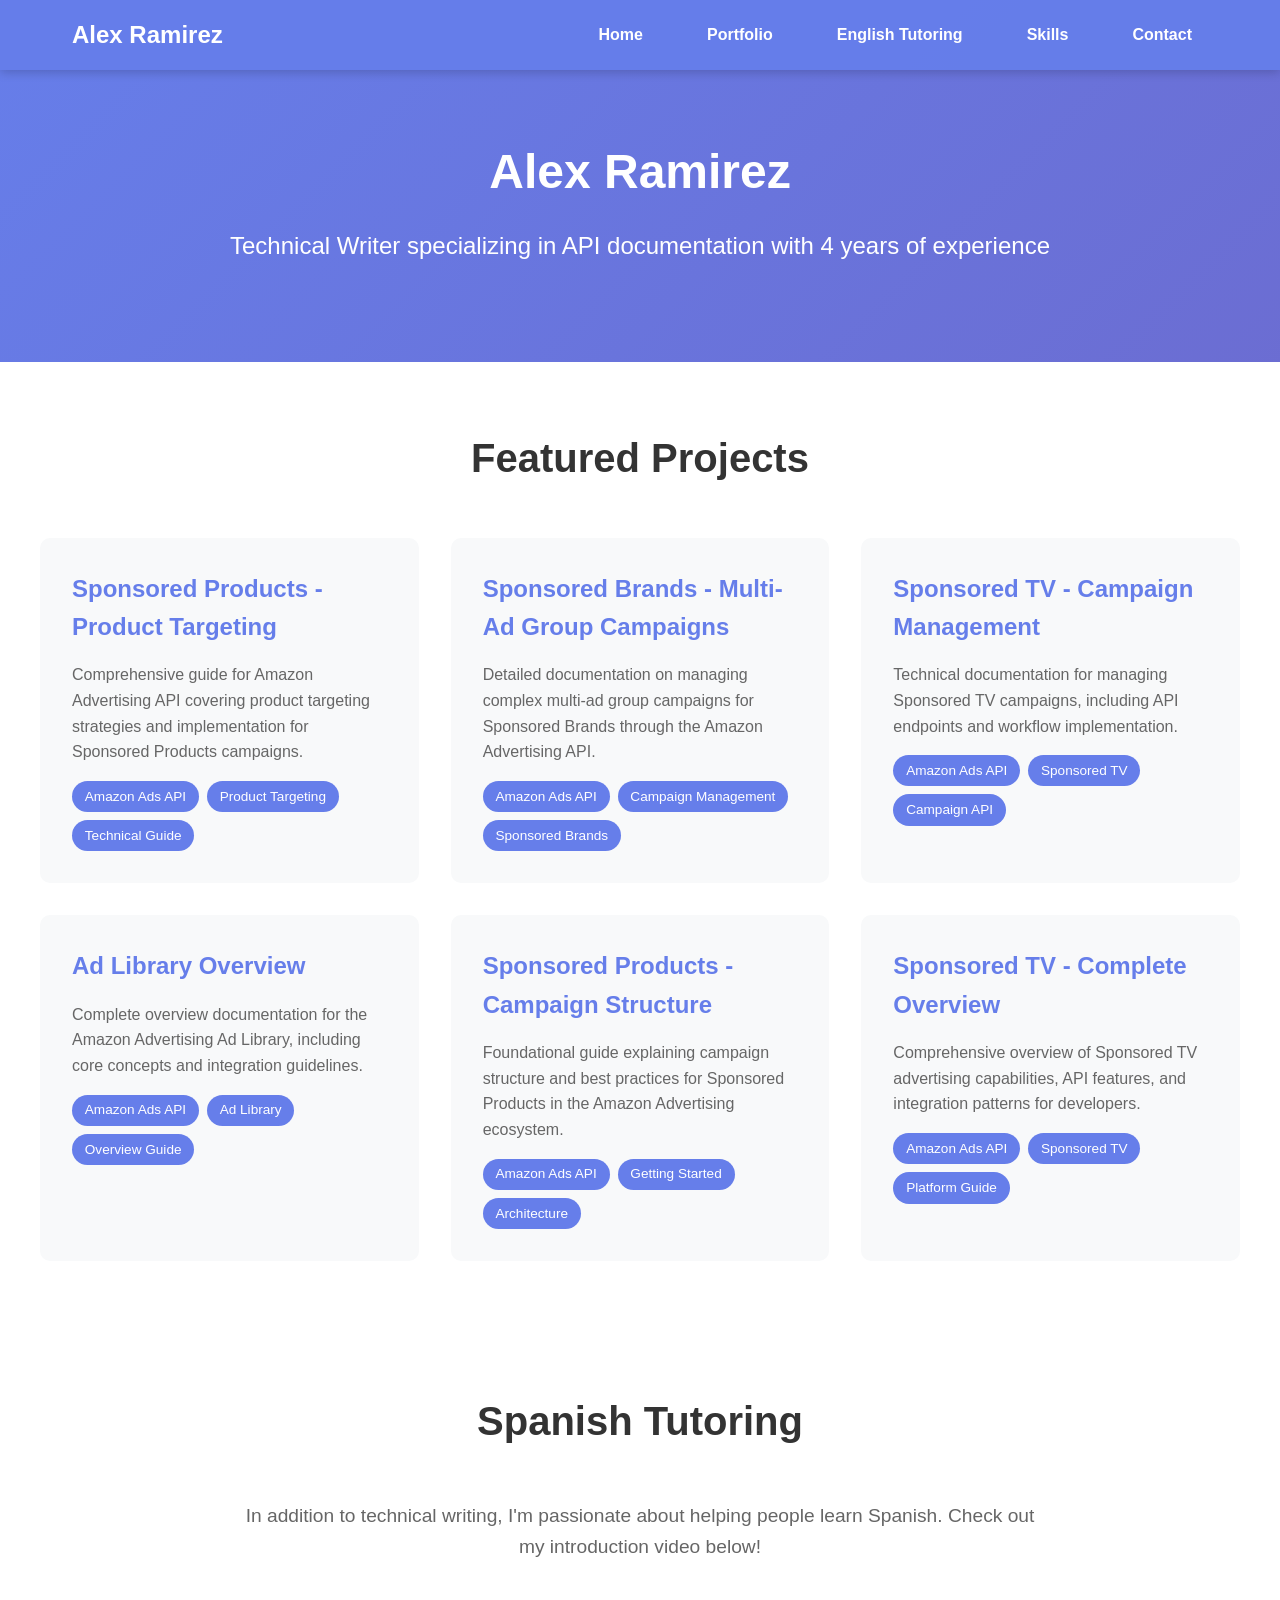
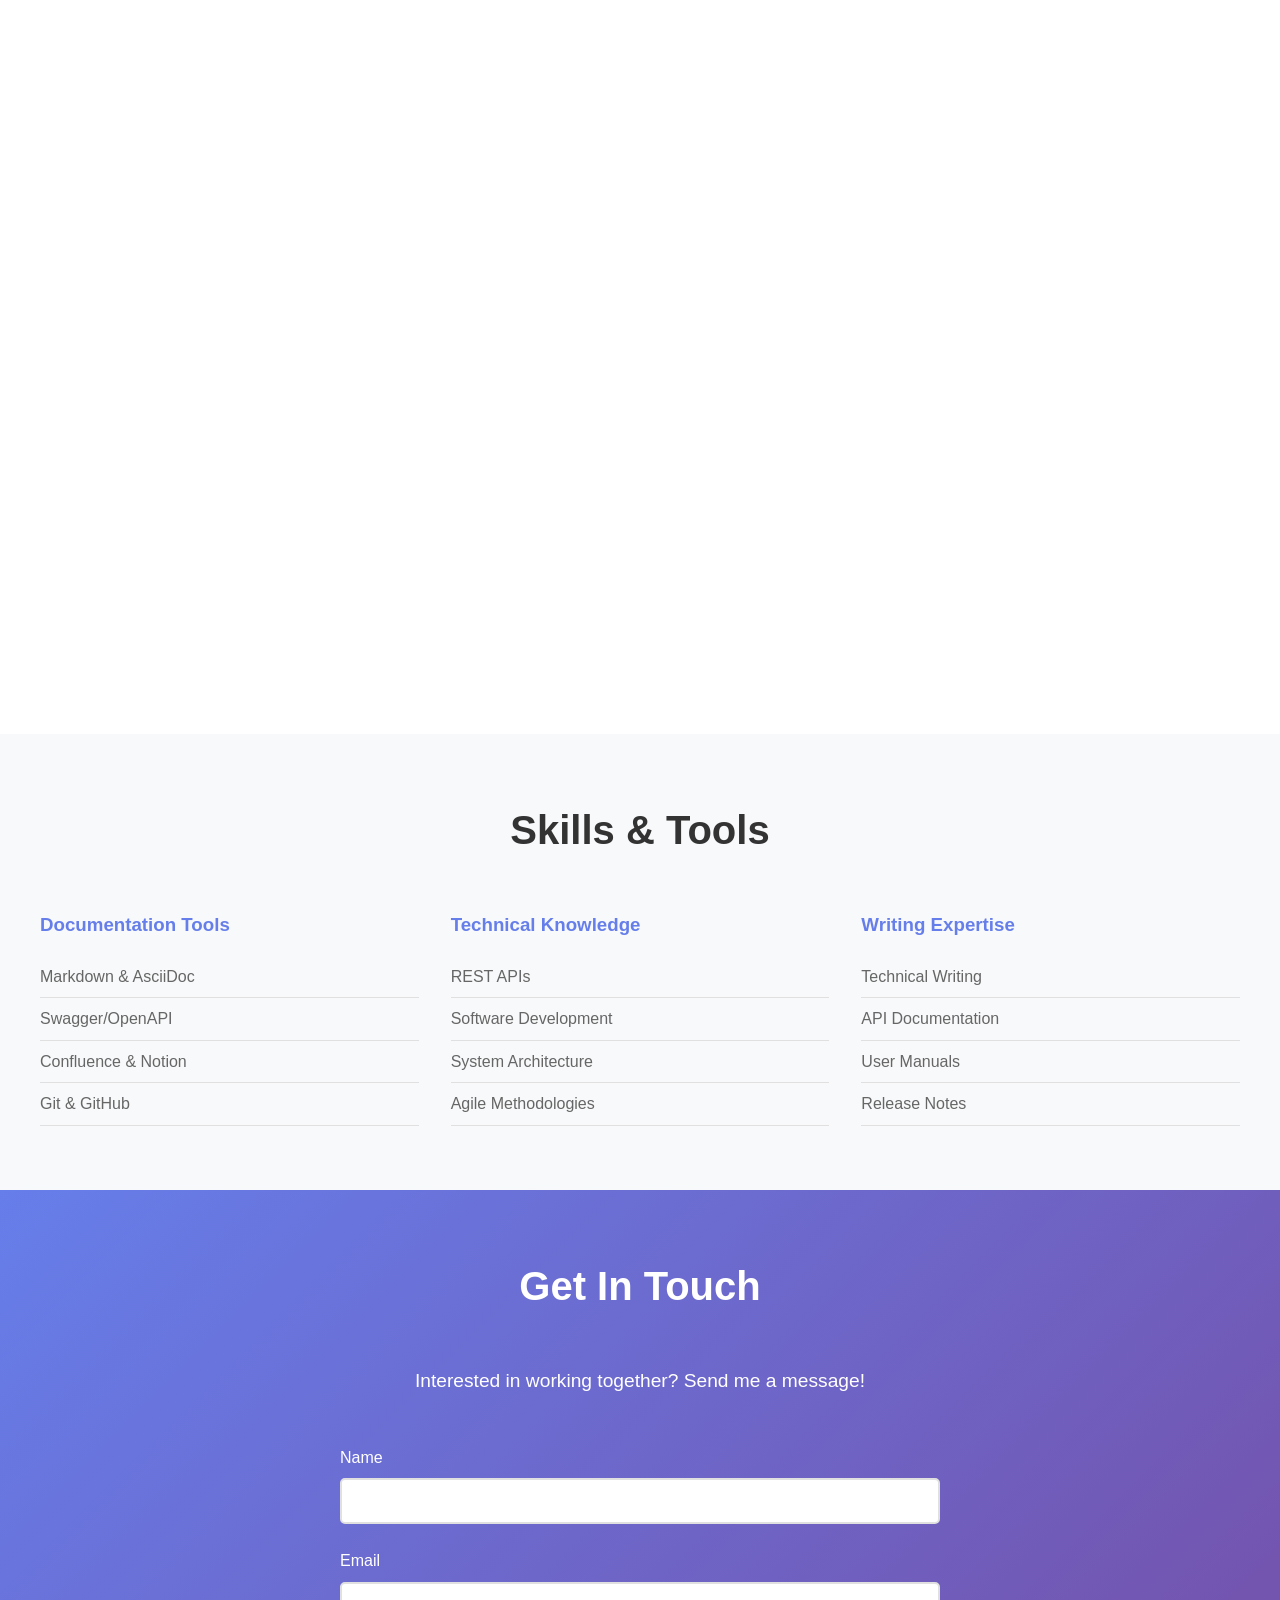
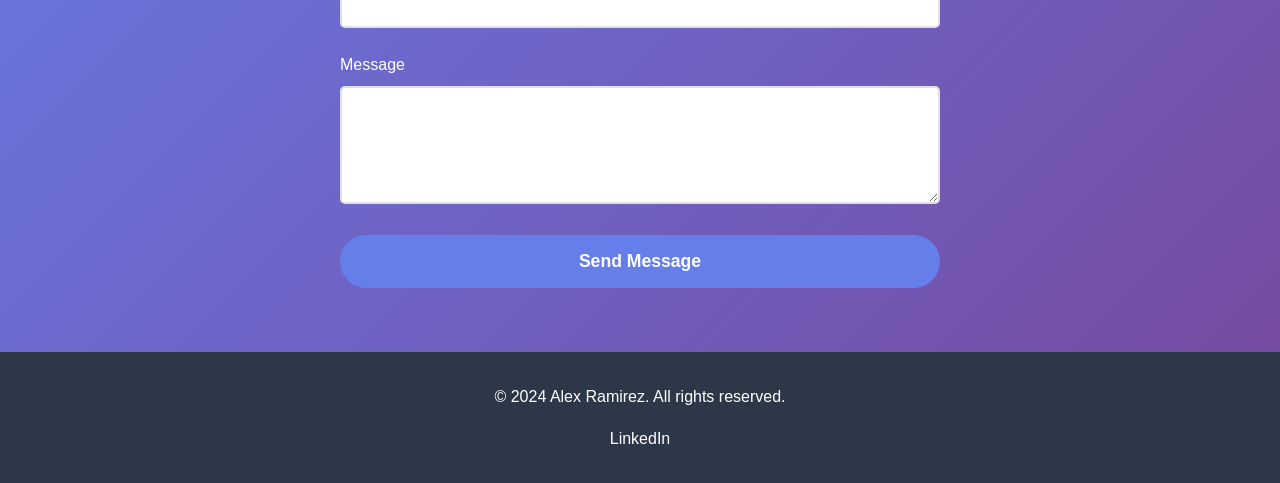
==== commit 709d76cd: "Replace Spanish Tutoring link with English Tutoring" ====
--- a/index.html
+++ b/index.html
@@ -19,7 +19,7 @@
             <ul class="nav-links" id="navLinks">
                 <li><a href="#home">Home</a></li>
                 <li><a href="#portfolio">Portfolio</a></li>
-                <li><a href="#tutoring">Spanish Tutoring</a></li>
+                <li><a href="english-coaching.html">English Tutoring</a></li>
                 <li><a href="#skills">Skills</a></li>
                 <li><a href="#contact">Contact</a></li>
             </ul>
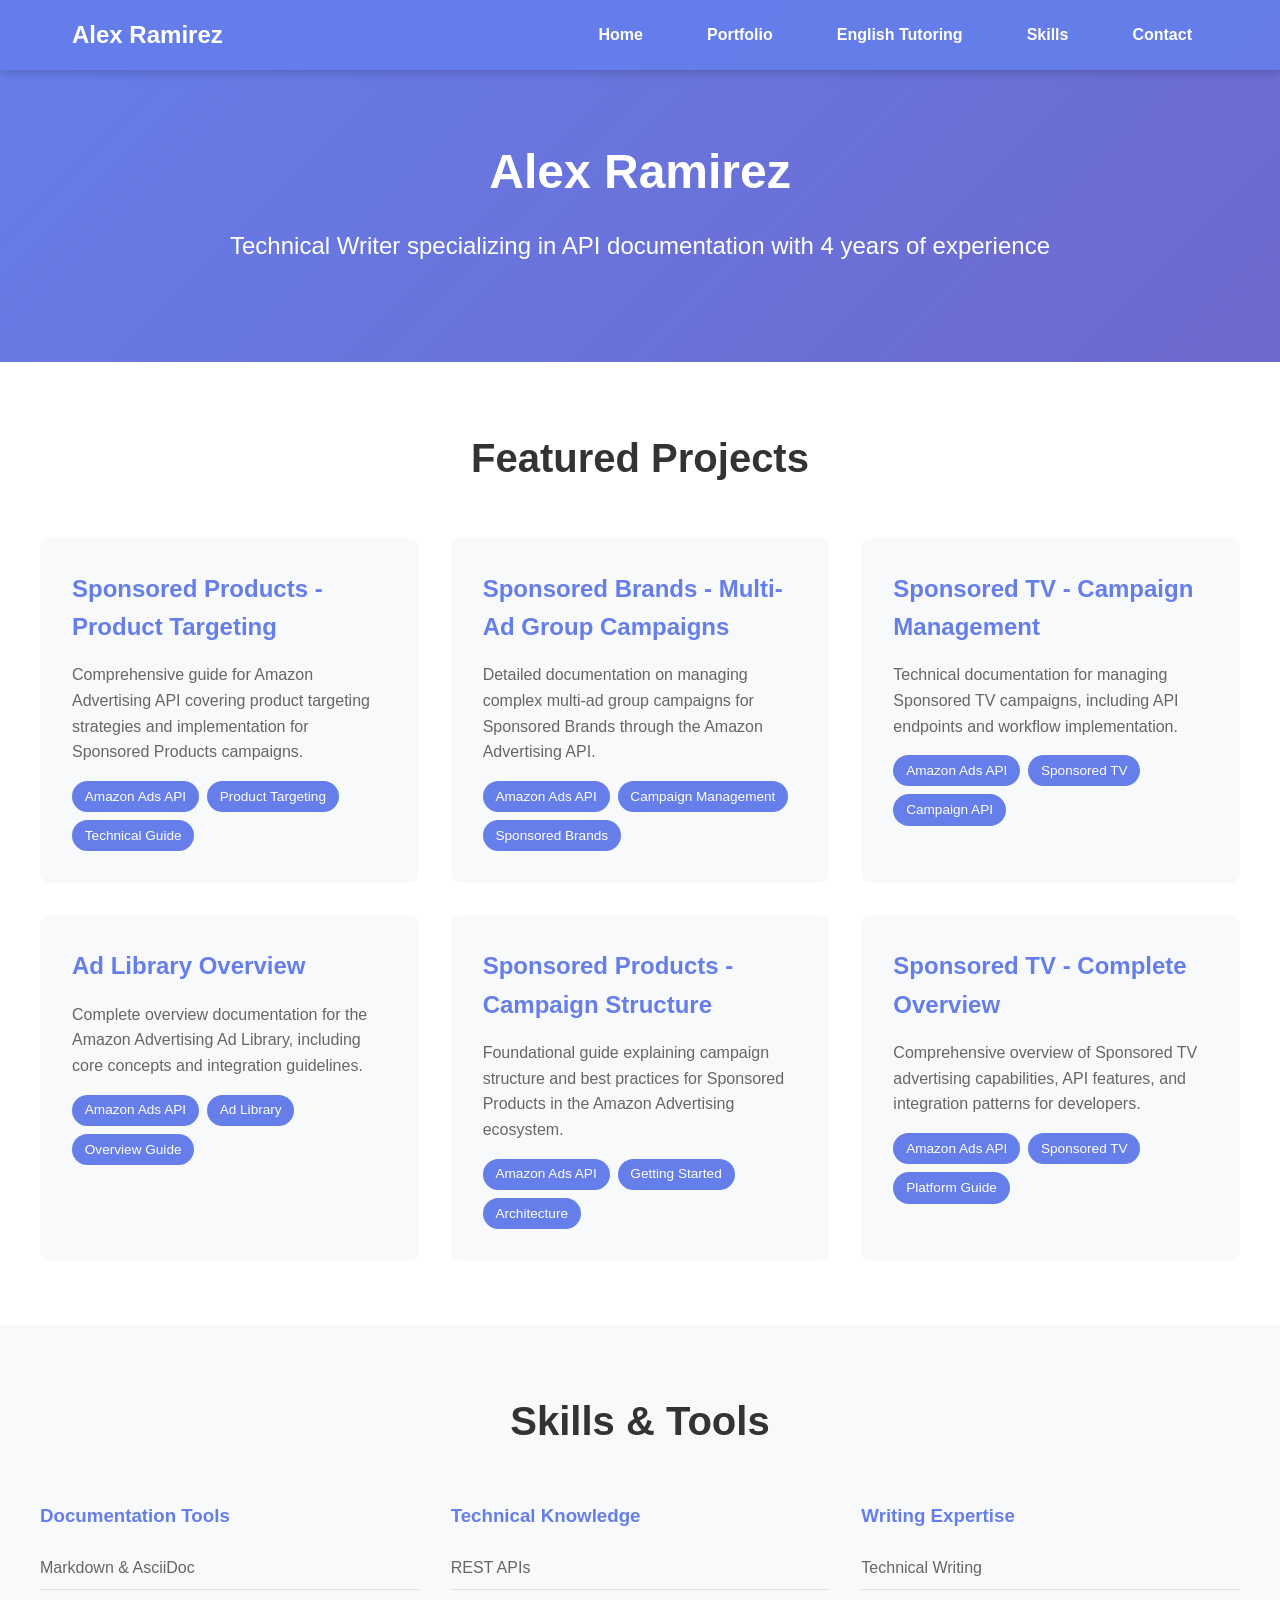
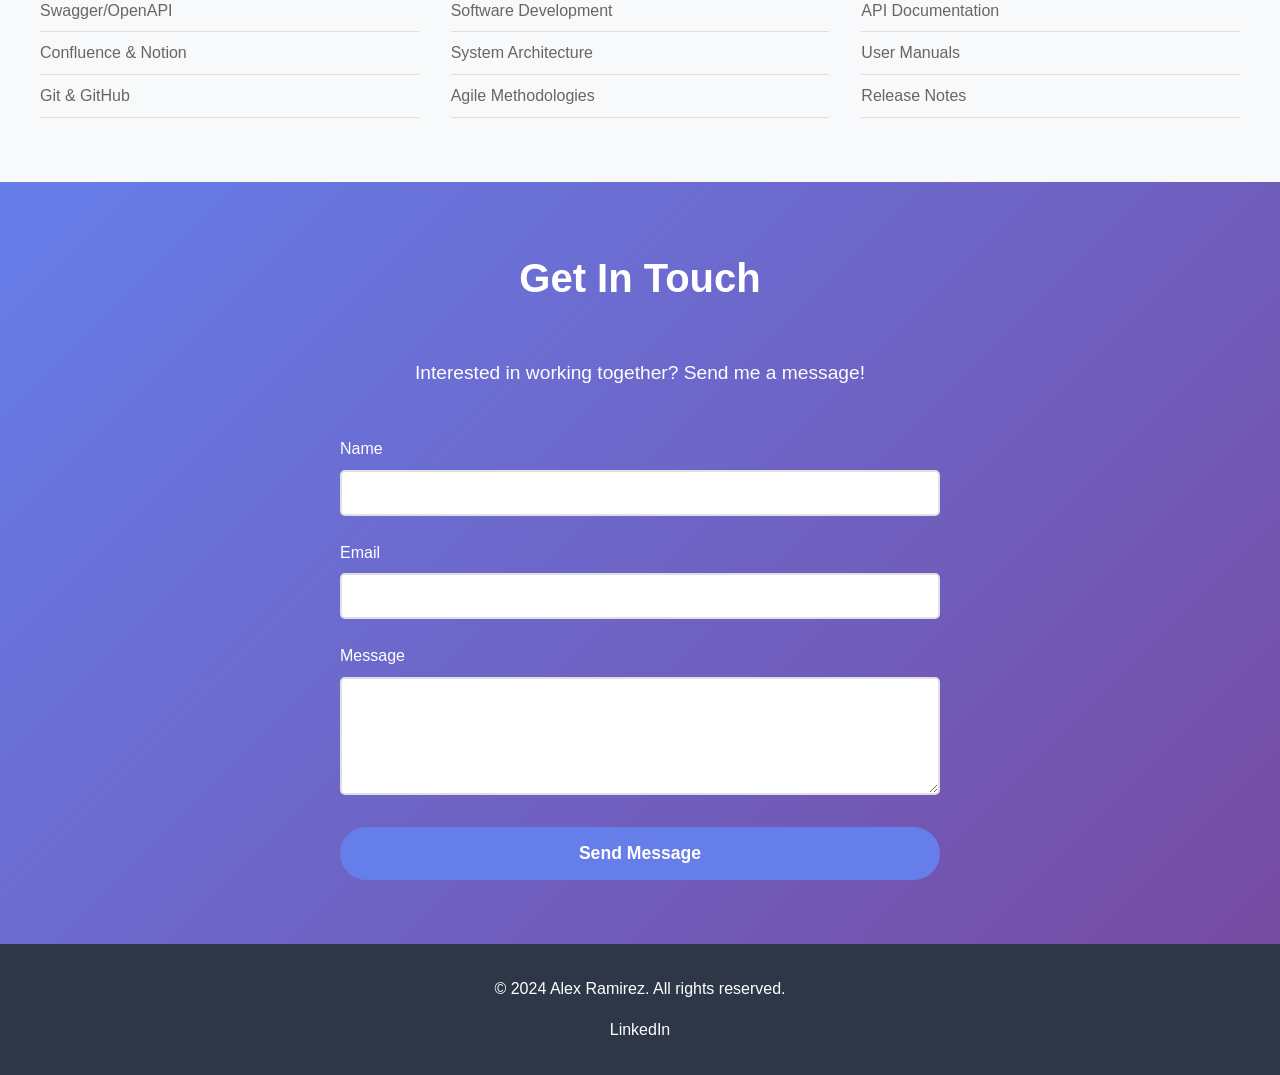
==== commit 755c6a48: "Removed Spanish section from index and updated links." ====
--- a/index.html
+++ b/index.html
@@ -19,7 +19,7 @@
             <ul class="nav-links" id="navLinks">
                 <li><a href="#home">Home</a></li>
                 <li><a href="#portfolio">Portfolio</a></li>
-                <li><a href="english-coaching.html">English Tutoring</a></li>
+                <li><a href="english-tutoring.html">English Tutoring</a></li>
                 <li><a href="#skills">Skills</a></li>
                 <li><a href="#contact">Contact</a></li>
             </ul>
@@ -100,17 +100,6 @@
         </div>
     </section>
     
-    <!-- Spanish Tutoring Section -->
-    <section class="spanish-tutoring" id="tutoring">
-        <div class="container">
-            <h2 class="section-title">Spanish Tutoring</h2>
-            <p class="tutoring-intro">In addition to technical writing, I'm passionate about helping people learn Spanish. Check out my introduction video below!</p>
-            <div class="video-container">
-                <iframe width="560" height="315" src="https://www.youtube.com/embed/cTOJsNaULi8" title="Spanish Tutoring Introduction" frameborder="0" allow="accelerometer; autoplay; clipboard-write; encrypted-media; gyroscope; picture-in-picture; web-share" allowfullscreen></iframe>
-            </div>
-        </div>
-    </section>
-    
     <!-- Skills Section -->
     <section class="skills" id="skills">
         <div class="container">
